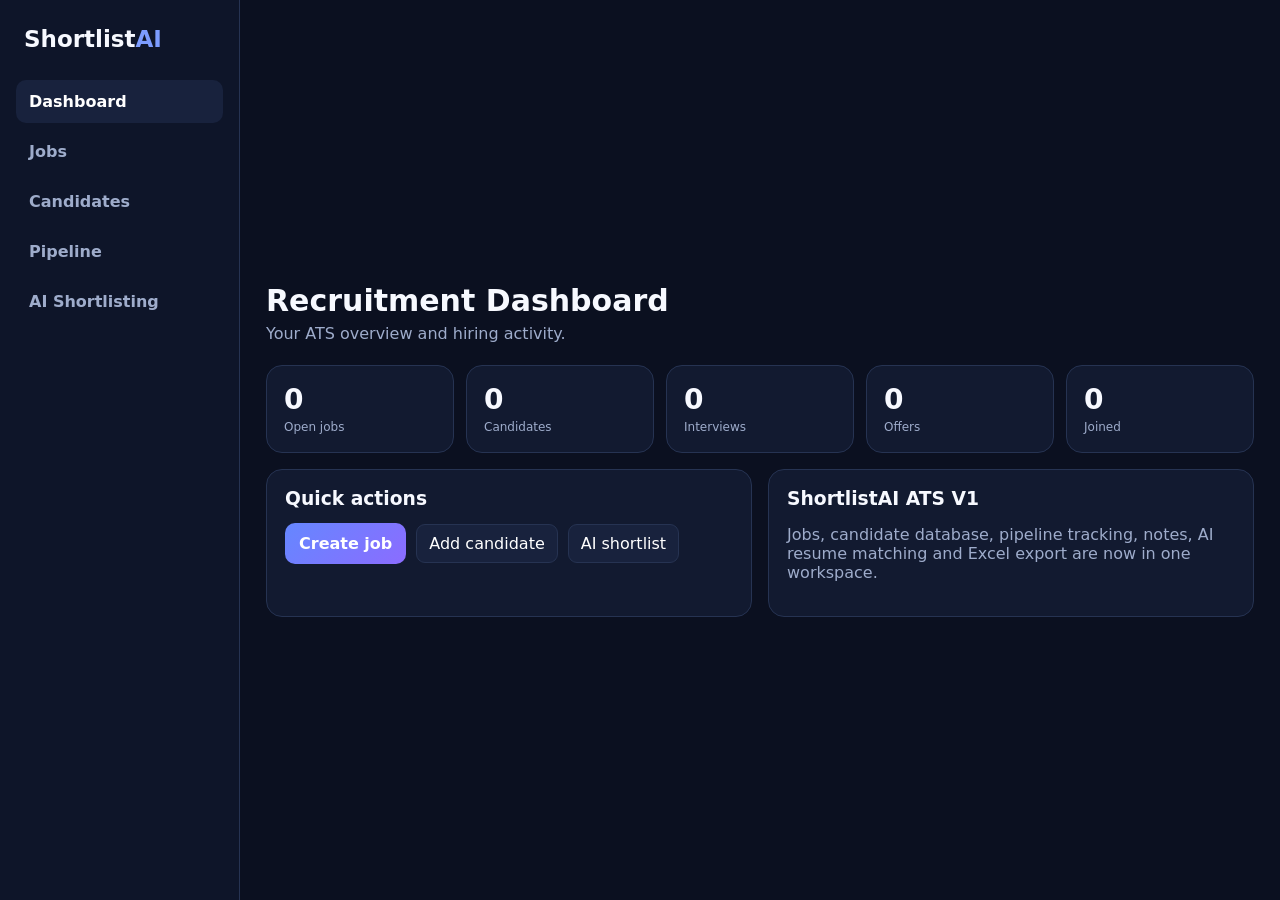
==== static/index.html @ 04c17f28 "Build ATS V1 frontend" ====
<!doctype html><html lang="en"><head><meta charset="utf-8"/><meta name="viewport" content="width=device-width,initial-scale=1"/><title>ShortlistAI ATS</title><link rel="manifest" href="/static/manifest.webmanifest"/><meta name="theme-color" content="#0b1020"/><link rel="apple-touch-icon" href="/static/icons/icon-192.png"/><style>
:root{--bg:#0b1020;--panel:#121a30;--panel2:#18223d;--text:#f7f9ff;--muted:#9eaccb;--line:#263352;--accent:#7c9cff;--good:#50d890;--warn:#ffc857;--bad:#ff6b7a}*{box-sizing:border-box}body{margin:0;font-family:Inter,system-ui,-apple-system,Segoe UI,Roboto,Arial;background:#0b1020;color:var(--text)}button,input,textarea,select{font:inherit}.app{display:grid;grid-template-columns:240px 1fr;min-height:100vh}.side{border-right:1px solid var(--line);padding:22px 16px;background:#0e1529;position:sticky;top:0;height:100vh}.brand{font-size:23px;font-weight:900;margin:4px 8px 28px}.brand span{color:var(--accent)}.nav{display:flex;flex-direction:column;gap:7px}.nav button{background:transparent;border:0;color:var(--muted);text-align:left;padding:12px 13px;border-radius:10px;font-weight:700;cursor:pointer}.nav button.active,.nav button:hover{background:var(--panel2);color:#fff}.main{padding:26px;max-width:1450px;width:100%;margin:auto}.top{display:flex;justify-content:space-between;gap:15px;align-items:center;margin-bottom:22px}.title h1{margin:0;font-size:30px}.title p{margin:6px 0 0;color:var(--muted)}.btn{border:0;border-radius:10px;padding:11px 14px;background:linear-gradient(135deg,#6587ff,#8b6cff);color:#fff;font-weight:800;cursor:pointer}.ghost{border:1px solid var(--line);background:var(--panel2);color:#fff;border-radius:9px;padding:9px 12px;cursor:pointer}.danger{color:#ff9aa5}.stats{display:grid;grid-template-columns:repeat(5,1fr);gap:12px}.stat,.card{background:var(--panel);border:1px solid var(--line);border-radius:16px}.stat{padding:17px}.stat b{font-size:28px;display:block}.stat span{color:var(--muted);font-size:12px}.card{padding:18px}.grid2{display:grid;grid-template-columns:1fr 1fr;gap:16px}.grid3{display:grid;grid-template-columns:repeat(3,1fr);gap:14px}.section{display:none}.section.active{display:block}.card h3{margin:0 0 14px}.field{margin-bottom:12px}.field label{display:block;font-size:12px;color:var(--muted);font-weight:700;margin-bottom:6px}.field input,.field textarea,.field select{width:100%;background:#0d1428;border:1px solid var(--line);color:#fff;border-radius:10px;padding:11px;outline:none}.field textarea{min-height:150px;resize:vertical}.table{width:100%;border-collapse:collapse}.table th,.table td{padding:12px 10px;border-bottom:1px solid var(--line);text-align:left;font-size:13px}.table th{color:var(--muted)}.badge{padding:5px 8px;border-radius:999px;font-size:11px;font-weight:800;background:#0d1428;border:1px solid var(--line)}.Strong{color:var(--good)}.Average{color:var(--warn)}.Weak{color:var(--bad)}.pipeline{display:grid;grid-template-columns:repeat(6,minmax(180px,1fr));gap:12px;overflow-x:auto}.col{background:#0d1428;border:1px solid var(--line);border-radius:14px;min-height:420px;padding:12px}.col h4{margin:0 0 10px}.cand{background:var(--panel);border:1px solid var(--line);border-radius:12px;padding:12px;margin-bottom:10px}.cand b{display:block}.cand small{color:var(--muted)}.score{font-size:12px;margin-top:7px}.toolbar{display:flex;gap:10px;flex-wrap:wrap;margin-bottom:14px}.toolbar input,.toolbar select{background:#0d1428;border:1px solid var(--line);color:#fff;border-radius:9px;padding:9px}.result{border:1px solid var(--line);border-radius:12px;padding:13px;margin:10px 0;background:#0d1428}.muted{color:var(--muted)}.row{display:flex;gap:10px;align-items:center;flex-wrap:wrap}.right{margin-left:auto}.toast{position:fixed;right:18px;bottom:18px;background:#17213b;border:1px solid var(--line);padding:12px 14px;border-radius:10px;display:none}.install{margin-top:22px;width:100%}.hidden{display:none}@media(max-width:900px){.app{grid-template-columns:1fr}.side{position:relative;height:auto;border-right:0;border-bottom:1px solid var(--line)}.nav{flex-direction:row;overflow:auto}.main{padding:18px}.stats{grid-template-columns:repeat(2,1fr)}.grid2,.grid3{grid-template-columns:1fr}.pipeline{grid-template-columns:repeat(6,220px)}.top{align-items:flex-start;flex-direction:column}}
</style></head><body><div class="app"><aside class="side"><div class="brand">Shortlist<span>AI</span></div><div class="nav"><button class="active" data-tab="dashboard">Dashboard</button><button data-tab="jobs">Jobs</button><button data-tab="candidates">Candidates</button><button data-tab="pipeline">Pipeline</button><button data-tab="shortlist">AI Shortlisting</button></div><button id="installBtn" class="ghost install hidden">Install app</button></aside><main class="main">
<section id="dashboard" class="section active"><div class="top"><div class="title"><h1>Recruitment Dashboard</h1><p>Your ATS overview and hiring activity.</p></div></div><div class="stats"><div class="stat"><b id="sJobs">0</b><span>Open jobs</span></div><div class="stat"><b id="sCandidates">0</b><span>Candidates</span></div><div class="stat"><b id="sInterviews">0</b><span>Interviews</span></div><div class="stat"><b id="sOffers">0</b><span>Offers</span></div><div class="stat"><b id="sJoined">0</b><span>Joined</span></div></div><div class="grid2" style="margin-top:16px"><div class="card"><h3>Quick actions</h3><div class="row"><button class="btn" onclick="showTab('jobs')">Create job</button><button class="ghost" onclick="showTab('candidates')">Add candidate</button><button class="ghost" onclick="showTab('shortlist')">AI shortlist</button></div></div><div class="card"><h3>ShortlistAI ATS V1</h3><p class="muted">Jobs, candidate database, pipeline tracking, notes, AI resume matching and Excel export are now in one workspace.</p></div></div></section>
<section id="jobs" class="section"><div class="top"><div class="title"><h1>Jobs</h1><p>Create and manage hiring requirements.</p></div></div><div class="grid2"><div class="card"><h3>Create Job</h3><div class="field"><label>Job title</label><input id="jobTitle"/></div><div class="grid2"><div class="field"><label>Department</label><input id="jobDept"/></div><div class="field"><label>Location</label><input id="jobLoc"/></div></div><div class="field"><label>Job description</label><textarea id="jobJD"></textarea></div><button id="createJob" class="btn">Create job</button></div><div class="card"><h3>Open Jobs</h3><div id="jobList"></div></div></div></section>
<section id="candidates" class="section"><div class="top"><div class="title"><h1>Candidates</h1><p>Search, add and manage your talent pool.</p></div></div><div class="grid2"><div class="card"><h3>Add Candidate</h3><div class="grid2"><div class="field"><label>Name</label><input id="cName"/></div><div class="field"><label>Email</label><input id="cEmail"/></div><div class="field"><label>Phone</label><input id="cPhone"/></div><div class="field"><label>Experience (years)</label><input id="cExp" type="number" step="0.1"/></div><div class="field"><label>Source</label><input id="cSource" placeholder="Naukri, LinkedIn, Referral..."/></div><div class="field"><label>Stage</label><select id="cStage"><option>Sourced</option><option>Screened</option><option>Interview</option><option>Offered</option><option>Joined</option><option>Rejected</option></select></div></div><div class="field"><label>Skills</label><input id="cSkills"/></div><div class="field"><label>Job</label><select id="cJob"><option value="">Unassigned</option></select></div><button id="addCandidate" class="btn">Add candidate</button></div><div class="card"><h3>Candidate Database</h3><div class="toolbar"><input id="searchCand" placeholder="Search candidate or skill"/><select id="filterStage"><option value="">All stages</option><option>Sourced</option><option>Screened</option><option>Interview</option><option>Offered</option><option>Joined</option><option>Rejected</option></select></div><div style="overflow:auto"><table class="table"><thead><tr><th>Name</th><th>Job</th><th>Stage</th><th>AI</th><th></th></tr></thead><tbody id="candTable"></tbody></table></div></div></div></section>
<section id="pipeline" class="section"><div class="top"><div class="title"><h1>Pipeline</h1><p>Move candidates through each hiring stage.</p></div></div><div id="pipelineBoard" class="pipeline"></div></section>
<section id="shortlist" class="section"><div class="top"><div class="title"><h1>AI Shortlisting</h1><p>Rank resumes against a JD and optionally save them to the ATS.</p></div></div><div class="grid2"><div class="card"><div class="field"><label>Select ATS job</label><select id="aiJob"><option value="">Custom JD</option></select></div><div class="field"><label>Job description</label><textarea id="aiJD" style="min-height:260px"></textarea></div></div><div class="card"><div class="field"><label>Candidate resumes</label><input id="aiFiles" type="file" multiple accept=".pdf,.docx,.txt,.md"/></div><div class="row"><label><input id="saveATS" type="checkbox"/> Save analyzed candidates to ATS</label></div><button id="analyze" class="btn" style="width:100%;margin-top:14px">Analyze candidates</button><p id="status" class="muted">No analysis run yet.</p><button id="export" class="ghost hidden">Download Excel</button></div></div><div id="results" class="card hidden" style="margin-top:16px"><h3>Ranked shortlist</h3><div id="resultList"></div></div></section>
</main></div><div id="toast" class="toast"></div><script>
const $=id=>document.getElementById(id), stages=['Sourced','Screened','Interview','Offered','Joined','Rejected'];let jobs=[],candidates=[],latest=[];function toast(t){$('toast').textContent=t;$('toast').style.display='block';setTimeout(()=>$('toast').style.display='none',2200)}function esc(s){return String(s??'').replace(/[&<>"']/g,m=>({'&':'&amp;','<':'&lt;','>':'&gt;','"':'&quot;',"'":'&#39;'}[m]))}async function api(url,opt){const r=await fetch(url,opt);const d=await r.json().catch(()=>({}));if(!r.ok)throw new Error(d.detail||'Request failed');return d}function showTab(id){document.querySelectorAll('.section').forEach(x=>x.classList.toggle('active',x.id===id));document.querySelectorAll('.nav button').forEach(x=>x.classList.toggle('active',x.dataset.tab===id));if(id==='dashboard')loadStats();if(id==='jobs')loadJobs();if(id==='candidates')loadCandidates();if(id==='pipeline')loadPipeline()}document.querySelectorAll('.nav button').forEach(b=>b.onclick=()=>showTab(b.dataset.tab));
async function loadStats(){const s=await api('/api/stats');$('sJobs').textContent=s.jobs;$('sCandidates').textContent=s.candidates;$('sInterviews').textContent=s.interviews;$('sOffers').textContent=s.offers;$('sJoined').textContent=s.joined}
async function loadJobs(){jobs=await api('/api/jobs');$('jobList').innerHTML=jobs.length?jobs.map(j=>`<div class="result"><div class="row"><div><b>${esc(j.title)}</b><div class="muted">${esc(j.department||'')} ${j.location?'• '+esc(j.location):''}</div></div><button class="ghost danger right" onclick="delJob(${j.id})">Delete</button></div></div>`).join(''):'<p class="muted">No jobs yet.</p>';const opts='<option value="">Unassigned</option>'+jobs.map(j=>`<option value="${j.id}">${esc(j.title)}</option>`).join('');$('cJob').innerHTML=opts;$('aiJob').innerHTML='<option value="">Custom JD</option>'+jobs.map(j=>`<option value="${j.id}">${esc(j.title)}</option>`).join('')}
$('createJob').onclick=async()=>{try{await api('/api/jobs',{method:'POST',headers:{'Content-Type':'application/json'},body:JSON.stringify({title:$('jobTitle').value,department:$('jobDept').value,location:$('jobLoc').value,jd:$('jobJD').value})});$('jobTitle').value=$('jobDept').value=$('jobLoc').value=$('jobJD').value='';toast('Job created');await loadJobs();await loadStats()}catch(e){toast(e.message)}};async function delJob(id){if(!confirm('Delete this job?'))return;await api('/api/jobs/'+id,{method:'DELETE'});loadJobs();loadStats()}
async function loadCandidates(){jobs=await api('/api/jobs');const q=encodeURIComponent($('searchCand').value||''),st=encodeURIComponent($('filterStage').value||'');candidates=await api(`/api/candidates?q=${q}&stage=${st}`);$('candTable').innerHTML=candidates.length?candidates.map(c=>`<tr><td><b>${esc(c.name)}</b><div class="muted">${esc(c.email||'')}</div></td><td>${esc(c.job_title||'Unassigned')}</td><td><select onchange="moveCand(${c.id},this.value)">${stages.map(s=>`<option ${s===c.stage?'selected':''}>${s}</option>`).join('')}</select></td><td>${c.ai_score??'—'} ${c.rating?`<span class="badge ${c.rating}">${c.rating}</span>`:''}</td><td><button class="ghost danger" onclick="delCand(${c.id})">Delete</button></td></tr>`).join(''):'<tr><td colspan="5" class="muted">No candidates found.</td></tr>';const opts='<option value="">Unassigned</option>'+jobs.map(j=>`<option value="${j.id}">${esc(j.title)}</option>`).join('');$('cJob').innerHTML=opts}
$('searchCand').oninput=()=>loadCandidates();$('filterStage').onchange=()=>loadCandidates();$('addCandidate').onclick=async()=>{try{await api('/api/candidates',{method:'POST',headers:{'Content-Type':'application/json'},body:JSON.stringify({name:$('cName').value,email:$('cEmail').value,phone:$('cPhone').value,experience:$('cExp').value?Number($('cExp').value):null,skills:$('cSkills').value,source:$('cSource').value,job_id:$('cJob').value?Number($('cJob').value):null,stage:$('cStage').value})});toast('Candidate added');loadCandidates();loadStats()}catch(e){toast(e.message)}};async function moveCand(id,stage){await api(`/api/candidates/${id}/stage`,{method:'PATCH',headers:{'Content-Type':'application/json'},body:JSON.stringify({stage})});toast('Stage updated');loadStats()}async function delCand(id){if(!confirm('Delete this candidate?'))return;await api('/api/candidates/'+id,{method:'DELETE'});loadCandidates();loadStats()}
async function loadPipeline(){candidates=await api('/api/candidates');$('pipelineBoard').innerHTML=stages.map(s=>`<div class="col"><h4>${s} <span class="muted">(${candidates.filter(c=>c.stage===s).length})</span></h4>${candidates.filter(c=>c.stage===s).map(c=>`<div class="cand"><b>${esc(c.name)}</b><small>${esc(c.job_title||'Unassigned')}</small><div class="score">AI score: ${c.ai_score??'—'}</div><select onchange="moveCand(${c.id},this.value);setTimeout(loadPipeline,400)" style="width:100%;margin-top:8px">${stages.map(x=>`<option ${x===s?'selected':''}>${x}</option>`).join('')}</select></div>`).join('')}</div>`).join('')}
$('aiJob').onchange=()=>{const j=jobs.find(x=>String(x.id)===$('aiJob').value);if(j)$('aiJD').value=j.jd};$('analyze').onclick=async()=>{const jd=$('aiJD').value.trim(),files=$('aiFiles').files;if(jd.length<50)return $('status').textContent='Paste or select a fuller JD.';if(!files.length)return $('status').textContent='Upload at least one resume.';const fd=new FormData();fd.append('jd',jd);[...files].forEach(f=>fd.append('resumes',f));if($('aiJob').value)fd.append('job_id',$('aiJob').value);fd.append('save_to_ats',$('saveATS').checked?'true':'false');$('analyze').disabled=true;$('status').textContent='Analyzing…';try{const d=await api('/analyze',{method:'POST',body:fd});latest=d.results;$('results').classList.remove('hidden');$('export').classList.remove('hidden');$('resultList').innerHTML=d.results.map((r,i)=>`<div class="result"><div class="row"><div><b>#${i+1} ${esc(r.candidate)}</b><div class="muted">${esc(r.file)}</div></div><div class="right"><b>${r.score}</b> <span class="badge ${r.rating}">${r.rating}</span></div></div><div class="muted" style="margin-top:8px">Matched: ${esc((r.matched_skills||[]).join(', ')||'None')}</div><div class="muted">Gaps: ${esc((r.missing_skills||[]).join(', ')||'None')}</div></div>`).join('');$('status').textContent=`Done. Ranked ${d.results.length} candidate(s).`;if($('saveATS').checked){toast('Candidates saved to ATS');loadStats()}}catch(e){$('status').textContent=e.message}finally{$('analyze').disabled=false}};$('export').onclick=async()=>{if(!latest.length)return;const r=await fetch('/export',{method:'POST',headers:{'Content-Type':'application/json'},body:JSON.stringify({results:latest})});const b=await r.blob(),a=document.createElement('a');a.href=URL.createObjectURL(b);a.download='ShortlistAI_results.xlsx';a.click();URL.revokeObjectURL(a.href)};
let deferredInstall;window.addEventListener('beforeinstallprompt',e=>{e.preventDefault();deferredInstall=e;$('installBtn').classList.remove('hidden')});$('installBtn').onclick=async()=>{if(!deferredInstall)return;deferredInstall.prompt();await deferredInstall.userChoice;deferredInstall=null;$('installBtn').classList.add('hidden')};if('serviceWorker'in navigator)window.addEventListener('load',()=>navigator.serviceWorker.register('/static/sw.js').catch(()=>{}));(async()=>{await loadStats();await loadJobs();})();
</script></body></html>
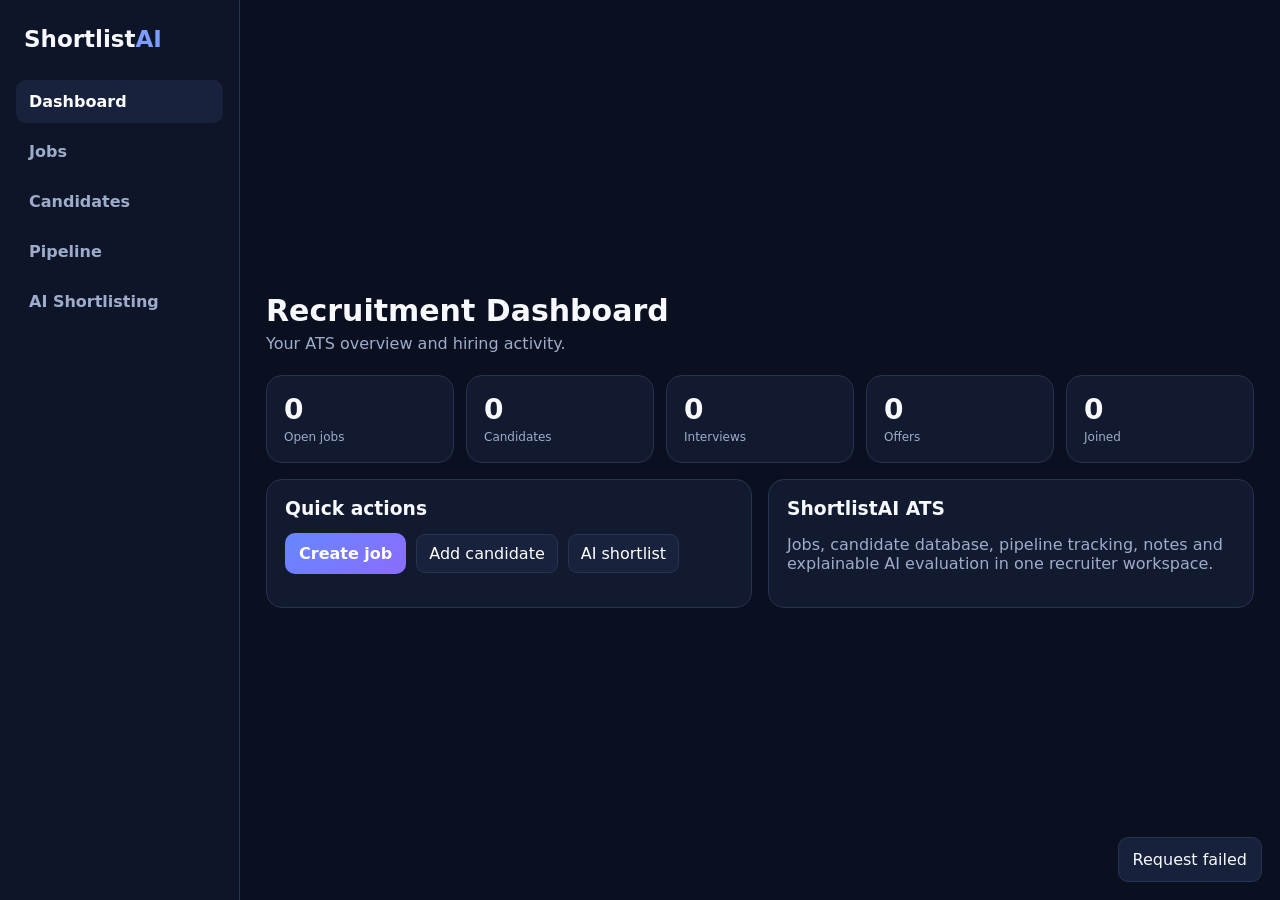
==== commit 9f320f1f: "Add candidate AI evaluation profiles" ====
--- a/static/index.html
+++ b/static/index.html
@@ -1,19 +1,295 @@
-<!doctype html><html lang="en"><head><meta charset="utf-8"/><meta name="viewport" content="width=device-width,initial-scale=1"/><title>ShortlistAI ATS</title><link rel="manifest" href="/static/manifest.webmanifest"/><meta name="theme-color" content="#0b1020"/><link rel="apple-touch-icon" href="/static/icons/icon-192.png"/><style>
-:root{--bg:#0b1020;--panel:#121a30;--panel2:#18223d;--text:#f7f9ff;--muted:#9eaccb;--line:#263352;--accent:#7c9cff;--good:#50d890;--warn:#ffc857;--bad:#ff6b7a}*{box-sizing:border-box}body{margin:0;font-family:Inter,system-ui,-apple-system,Segoe UI,Roboto,Arial;background:#0b1020;color:var(--text)}button,input,textarea,select{font:inherit}.app{display:grid;grid-template-columns:240px 1fr;min-height:100vh}.side{border-right:1px solid var(--line);padding:22px 16px;background:#0e1529;position:sticky;top:0;height:100vh}.brand{font-size:23px;font-weight:900;margin:4px 8px 28px}.brand span{color:var(--accent)}.nav{display:flex;flex-direction:column;gap:7px}.nav button{background:transparent;border:0;color:var(--muted);text-align:left;padding:12px 13px;border-radius:10px;font-weight:700;cursor:pointer}.nav button.active,.nav button:hover{background:var(--panel2);color:#fff}.main{padding:26px;max-width:1450px;width:100%;margin:auto}.top{display:flex;justify-content:space-between;gap:15px;align-items:center;margin-bottom:22px}.title h1{margin:0;font-size:30px}.title p{margin:6px 0 0;color:var(--muted)}.btn{border:0;border-radius:10px;padding:11px 14px;background:linear-gradient(135deg,#6587ff,#8b6cff);color:#fff;font-weight:800;cursor:pointer}.ghost{border:1px solid var(--line);background:var(--panel2);color:#fff;border-radius:9px;padding:9px 12px;cursor:pointer}.danger{color:#ff9aa5}.stats{display:grid;grid-template-columns:repeat(5,1fr);gap:12px}.stat,.card{background:var(--panel);border:1px solid var(--line);border-radius:16px}.stat{padding:17px}.stat b{font-size:28px;display:block}.stat span{color:var(--muted);font-size:12px}.card{padding:18px}.grid2{display:grid;grid-template-columns:1fr 1fr;gap:16px}.grid3{display:grid;grid-template-columns:repeat(3,1fr);gap:14px}.section{display:none}.section.active{display:block}.card h3{margin:0 0 14px}.field{margin-bottom:12px}.field label{display:block;font-size:12px;color:var(--muted);font-weight:700;margin-bottom:6px}.field input,.field textarea,.field select{width:100%;background:#0d1428;border:1px solid var(--line);color:#fff;border-radius:10px;padding:11px;outline:none}.field textarea{min-height:150px;resize:vertical}.table{width:100%;border-collapse:collapse}.table th,.table td{padding:12px 10px;border-bottom:1px solid var(--line);text-align:left;font-size:13px}.table th{color:var(--muted)}.badge{padding:5px 8px;border-radius:999px;font-size:11px;font-weight:800;background:#0d1428;border:1px solid var(--line)}.Strong{color:var(--good)}.Average{color:var(--warn)}.Weak{color:var(--bad)}.pipeline{display:grid;grid-template-columns:repeat(6,minmax(180px,1fr));gap:12px;overflow-x:auto}.col{background:#0d1428;border:1px solid var(--line);border-radius:14px;min-height:420px;padding:12px}.col h4{margin:0 0 10px}.cand{background:var(--panel);border:1px solid var(--line);border-radius:12px;padding:12px;margin-bottom:10px}.cand b{display:block}.cand small{color:var(--muted)}.score{font-size:12px;margin-top:7px}.toolbar{display:flex;gap:10px;flex-wrap:wrap;margin-bottom:14px}.toolbar input,.toolbar select{background:#0d1428;border:1px solid var(--line);color:#fff;border-radius:9px;padding:9px}.result{border:1px solid var(--line);border-radius:12px;padding:13px;margin:10px 0;background:#0d1428}.muted{color:var(--muted)}.row{display:flex;gap:10px;align-items:center;flex-wrap:wrap}.right{margin-left:auto}.toast{position:fixed;right:18px;bottom:18px;background:#17213b;border:1px solid var(--line);padding:12px 14px;border-radius:10px;display:none}.install{margin-top:22px;width:100%}.hidden{display:none}@media(max-width:900px){.app{grid-template-columns:1fr}.side{position:relative;height:auto;border-right:0;border-bottom:1px solid var(--line)}.nav{flex-direction:row;overflow:auto}.main{padding:18px}.stats{grid-template-columns:repeat(2,1fr)}.grid2,.grid3{grid-template-columns:1fr}.pipeline{grid-template-columns:repeat(6,220px)}.top{align-items:flex-start;flex-direction:column}}
-</style></head><body><div class="app"><aside class="side"><div class="brand">Shortlist<span>AI</span></div><div class="nav"><button class="active" data-tab="dashboard">Dashboard</button><button data-tab="jobs">Jobs</button><button data-tab="candidates">Candidates</button><button data-tab="pipeline">Pipeline</button><button data-tab="shortlist">AI Shortlisting</button></div><button id="installBtn" class="ghost install hidden">Install app</button></aside><main class="main">
-<section id="dashboard" class="section active"><div class="top"><div class="title"><h1>Recruitment Dashboard</h1><p>Your ATS overview and hiring activity.</p></div></div><div class="stats"><div class="stat"><b id="sJobs">0</b><span>Open jobs</span></div><div class="stat"><b id="sCandidates">0</b><span>Candidates</span></div><div class="stat"><b id="sInterviews">0</b><span>Interviews</span></div><div class="stat"><b id="sOffers">0</b><span>Offers</span></div><div class="stat"><b id="sJoined">0</b><span>Joined</span></div></div><div class="grid2" style="margin-top:16px"><div class="card"><h3>Quick actions</h3><div class="row"><button class="btn" onclick="showTab('jobs')">Create job</button><button class="ghost" onclick="showTab('candidates')">Add candidate</button><button class="ghost" onclick="showTab('shortlist')">AI shortlist</button></div></div><div class="card"><h3>ShortlistAI ATS V1</h3><p class="muted">Jobs, candidate database, pipeline tracking, notes, AI resume matching and Excel export are now in one workspace.</p></div></div></section>
-<section id="jobs" class="section"><div class="top"><div class="title"><h1>Jobs</h1><p>Create and manage hiring requirements.</p></div></div><div class="grid2"><div class="card"><h3>Create Job</h3><div class="field"><label>Job title</label><input id="jobTitle"/></div><div class="grid2"><div class="field"><label>Department</label><input id="jobDept"/></div><div class="field"><label>Location</label><input id="jobLoc"/></div></div><div class="field"><label>Job description</label><textarea id="jobJD"></textarea></div><button id="createJob" class="btn">Create job</button></div><div class="card"><h3>Open Jobs</h3><div id="jobList"></div></div></div></section>
-<section id="candidates" class="section"><div class="top"><div class="title"><h1>Candidates</h1><p>Search, add and manage your talent pool.</p></div></div><div class="grid2"><div class="card"><h3>Add Candidate</h3><div class="grid2"><div class="field"><label>Name</label><input id="cName"/></div><div class="field"><label>Email</label><input id="cEmail"/></div><div class="field"><label>Phone</label><input id="cPhone"/></div><div class="field"><label>Experience (years)</label><input id="cExp" type="number" step="0.1"/></div><div class="field"><label>Source</label><input id="cSource" placeholder="Naukri, LinkedIn, Referral..."/></div><div class="field"><label>Stage</label><select id="cStage"><option>Sourced</option><option>Screened</option><option>Interview</option><option>Offered</option><option>Joined</option><option>Rejected</option></select></div></div><div class="field"><label>Skills</label><input id="cSkills"/></div><div class="field"><label>Job</label><select id="cJob"><option value="">Unassigned</option></select></div><button id="addCandidate" class="btn">Add candidate</button></div><div class="card"><h3>Candidate Database</h3><div class="toolbar"><input id="searchCand" placeholder="Search candidate or skill"/><select id="filterStage"><option value="">All stages</option><option>Sourced</option><option>Screened</option><option>Interview</option><option>Offered</option><option>Joined</option><option>Rejected</option></select></div><div style="overflow:auto"><table class="table"><thead><tr><th>Name</th><th>Job</th><th>Stage</th><th>AI</th><th></th></tr></thead><tbody id="candTable"></tbody></table></div></div></div></section>
-<section id="pipeline" class="section"><div class="top"><div class="title"><h1>Pipeline</h1><p>Move candidates through each hiring stage.</p></div></div><div id="pipelineBoard" class="pipeline"></div></section>
-<section id="shortlist" class="section"><div class="top"><div class="title"><h1>AI Shortlisting</h1><p>Rank resumes against a JD and optionally save them to the ATS.</p></div></div><div class="grid2"><div class="card"><div class="field"><label>Select ATS job</label><select id="aiJob"><option value="">Custom JD</option></select></div><div class="field"><label>Job description</label><textarea id="aiJD" style="min-height:260px"></textarea></div></div><div class="card"><div class="field"><label>Candidate resumes</label><input id="aiFiles" type="file" multiple accept=".pdf,.docx,.txt,.md"/></div><div class="row"><label><input id="saveATS" type="checkbox"/> Save analyzed candidates to ATS</label></div><button id="analyze" class="btn" style="width:100%;margin-top:14px">Analyze candidates</button><p id="status" class="muted">No analysis run yet.</p><button id="export" class="ghost hidden">Download Excel</button></div></div><div id="results" class="card hidden" style="margin-top:16px"><h3>Ranked shortlist</h3><div id="resultList"></div></div></section>
-</main></div><div id="toast" class="toast"></div><script>
-const $=id=>document.getElementById(id), stages=['Sourced','Screened','Interview','Offered','Joined','Rejected'];let jobs=[],candidates=[],latest=[];function toast(t){$('toast').textContent=t;$('toast').style.display='block';setTimeout(()=>$('toast').style.display='none',2200)}function esc(s){return String(s??'').replace(/[&<>"']/g,m=>({'&':'&amp;','<':'&lt;','>':'&gt;','"':'&quot;',"'":'&#39;'}[m]))}async function api(url,opt){const r=await fetch(url,opt);const d=await r.json().catch(()=>({}));if(!r.ok)throw new Error(d.detail||'Request failed');return d}function showTab(id){document.querySelectorAll('.section').forEach(x=>x.classList.toggle('active',x.id===id));document.querySelectorAll('.nav button').forEach(x=>x.classList.toggle('active',x.dataset.tab===id));if(id==='dashboard')loadStats();if(id==='jobs')loadJobs();if(id==='candidates')loadCandidates();if(id==='pipeline')loadPipeline()}document.querySelectorAll('.nav button').forEach(b=>b.onclick=()=>showTab(b.dataset.tab));
-async function loadStats(){const s=await api('/api/stats');$('sJobs').textContent=s.jobs;$('sCandidates').textContent=s.candidates;$('sInterviews').textContent=s.interviews;$('sOffers').textContent=s.offers;$('sJoined').textContent=s.joined}
-async function loadJobs(){jobs=await api('/api/jobs');$('jobList').innerHTML=jobs.length?jobs.map(j=>`<div class="result"><div class="row"><div><b>${esc(j.title)}</b><div class="muted">${esc(j.department||'')} ${j.location?'• '+esc(j.location):''}</div></div><button class="ghost danger right" onclick="delJob(${j.id})">Delete</button></div></div>`).join(''):'<p class="muted">No jobs yet.</p>';const opts='<option value="">Unassigned</option>'+jobs.map(j=>`<option value="${j.id}">${esc(j.title)}</option>`).join('');$('cJob').innerHTML=opts;$('aiJob').innerHTML='<option value="">Custom JD</option>'+jobs.map(j=>`<option value="${j.id}">${esc(j.title)}</option>`).join('')}
-$('createJob').onclick=async()=>{try{await api('/api/jobs',{method:'POST',headers:{'Content-Type':'application/json'},body:JSON.stringify({title:$('jobTitle').value,department:$('jobDept').value,location:$('jobLoc').value,jd:$('jobJD').value})});$('jobTitle').value=$('jobDept').value=$('jobLoc').value=$('jobJD').value='';toast('Job created');await loadJobs();await loadStats()}catch(e){toast(e.message)}};async function delJob(id){if(!confirm('Delete this job?'))return;await api('/api/jobs/'+id,{method:'DELETE'});loadJobs();loadStats()}
-async function loadCandidates(){jobs=await api('/api/jobs');const q=encodeURIComponent($('searchCand').value||''),st=encodeURIComponent($('filterStage').value||'');candidates=await api(`/api/candidates?q=${q}&stage=${st}`);$('candTable').innerHTML=candidates.length?candidates.map(c=>`<tr><td><b>${esc(c.name)}</b><div class="muted">${esc(c.email||'')}</div></td><td>${esc(c.job_title||'Unassigned')}</td><td><select onchange="moveCand(${c.id},this.value)">${stages.map(s=>`<option ${s===c.stage?'selected':''}>${s}</option>`).join('')}</select></td><td>${c.ai_score??'—'} ${c.rating?`<span class="badge ${c.rating}">${c.rating}</span>`:''}</td><td><button class="ghost danger" onclick="delCand(${c.id})">Delete</button></td></tr>`).join(''):'<tr><td colspan="5" class="muted">No candidates found.</td></tr>';const opts='<option value="">Unassigned</option>'+jobs.map(j=>`<option value="${j.id}">${esc(j.title)}</option>`).join('');$('cJob').innerHTML=opts}
-$('searchCand').oninput=()=>loadCandidates();$('filterStage').onchange=()=>loadCandidates();$('addCandidate').onclick=async()=>{try{await api('/api/candidates',{method:'POST',headers:{'Content-Type':'application/json'},body:JSON.stringify({name:$('cName').value,email:$('cEmail').value,phone:$('cPhone').value,experience:$('cExp').value?Number($('cExp').value):null,skills:$('cSkills').value,source:$('cSource').value,job_id:$('cJob').value?Number($('cJob').value):null,stage:$('cStage').value})});toast('Candidate added');loadCandidates();loadStats()}catch(e){toast(e.message)}};async function moveCand(id,stage){await api(`/api/candidates/${id}/stage`,{method:'PATCH',headers:{'Content-Type':'application/json'},body:JSON.stringify({stage})});toast('Stage updated');loadStats()}async function delCand(id){if(!confirm('Delete this candidate?'))return;await api('/api/candidates/'+id,{method:'DELETE'});loadCandidates();loadStats()}
-async function loadPipeline(){candidates=await api('/api/candidates');$('pipelineBoard').innerHTML=stages.map(s=>`<div class="col"><h4>${s} <span class="muted">(${candidates.filter(c=>c.stage===s).length})</span></h4>${candidates.filter(c=>c.stage===s).map(c=>`<div class="cand"><b>${esc(c.name)}</b><small>${esc(c.job_title||'Unassigned')}</small><div class="score">AI score: ${c.ai_score??'—'}</div><select onchange="moveCand(${c.id},this.value);setTimeout(loadPipeline,400)" style="width:100%;margin-top:8px">${stages.map(x=>`<option ${x===s?'selected':''}>${x}</option>`).join('')}</select></div>`).join('')}</div>`).join('')}
-$('aiJob').onchange=()=>{const j=jobs.find(x=>String(x.id)===$('aiJob').value);if(j)$('aiJD').value=j.jd};$('analyze').onclick=async()=>{const jd=$('aiJD').value.trim(),files=$('aiFiles').files;if(jd.length<50)return $('status').textContent='Paste or select a fuller JD.';if(!files.length)return $('status').textContent='Upload at least one resume.';const fd=new FormData();fd.append('jd',jd);[...files].forEach(f=>fd.append('resumes',f));if($('aiJob').value)fd.append('job_id',$('aiJob').value);fd.append('save_to_ats',$('saveATS').checked?'true':'false');$('analyze').disabled=true;$('status').textContent='Analyzing…';try{const d=await api('/analyze',{method:'POST',body:fd});latest=d.results;$('results').classList.remove('hidden');$('export').classList.remove('hidden');$('resultList').innerHTML=d.results.map((r,i)=>`<div class="result"><div class="row"><div><b>#${i+1} ${esc(r.candidate)}</b><div class="muted">${esc(r.file)}</div></div><div class="right"><b>${r.score}</b> <span class="badge ${r.rating}">${r.rating}</span></div></div><div class="muted" style="margin-top:8px">Matched: ${esc((r.matched_skills||[]).join(', ')||'None')}</div><div class="muted">Gaps: ${esc((r.missing_skills||[]).join(', ')||'None')}</div></div>`).join('');$('status').textContent=`Done. Ranked ${d.results.length} candidate(s).`;if($('saveATS').checked){toast('Candidates saved to ATS');loadStats()}}catch(e){$('status').textContent=e.message}finally{$('analyze').disabled=false}};$('export').onclick=async()=>{if(!latest.length)return;const r=await fetch('/export',{method:'POST',headers:{'Content-Type':'application/json'},body:JSON.stringify({results:latest})});const b=await r.blob(),a=document.createElement('a');a.href=URL.createObjectURL(b);a.download='ShortlistAI_results.xlsx';a.click();URL.revokeObjectURL(a.href)};
-let deferredInstall;window.addEventListener('beforeinstallprompt',e=>{e.preventDefault();deferredInstall=e;$('installBtn').classList.remove('hidden')});$('installBtn').onclick=async()=>{if(!deferredInstall)return;deferredInstall.prompt();await deferredInstall.userChoice;deferredInstall=null;$('installBtn').classList.add('hidden')};if('serviceWorker'in navigator)window.addEventListener('load',()=>navigator.serviceWorker.register('/static/sw.js').catch(()=>{}));(async()=>{await loadStats();await loadJobs();})();
-</script></body></html>+<!doctype html>
+<html lang="en">
+<head>
+<meta charset="utf-8"/>
+<meta name="viewport" content="width=device-width,initial-scale=1"/>
+<title>ShortlistAI ATS</title>
+<link rel="manifest" href="/static/manifest.webmanifest"/>
+<meta name="theme-color" content="#0b1020"/>
+<link rel="apple-touch-icon" href="/static/icons/icon-192.png"/>
+<style>
+:root{--bg:#0b1020;--panel:#121a30;--panel2:#18223d;--text:#f7f9ff;--muted:#9eaccb;--line:#263352;--accent:#7c9cff;--good:#50d890;--warn:#ffc857;--bad:#ff6b7a}
+*{box-sizing:border-box}body{margin:0;font-family:Inter,system-ui,-apple-system,Segoe UI,Roboto,Arial;background:var(--bg);color:var(--text)}
+button,input,textarea,select{font:inherit}.app{display:grid;grid-template-columns:240px 1fr;min-height:100vh}
+.side{border-right:1px solid var(--line);padding:22px 16px;background:#0e1529;position:sticky;top:0;height:100vh}
+.brand{font-size:23px;font-weight:900;margin:4px 8px 28px}.brand span{color:var(--accent)}
+.nav{display:flex;flex-direction:column;gap:7px}.nav button{background:transparent;border:0;color:var(--muted);text-align:left;padding:12px 13px;border-radius:10px;font-weight:700;cursor:pointer}
+.nav button.active,.nav button:hover{background:var(--panel2);color:#fff}.main{padding:26px;max-width:1450px;width:100%;margin:auto}
+.top{display:flex;justify-content:space-between;gap:15px;align-items:center;margin-bottom:22px}.title h1{margin:0;font-size:30px}.title p{margin:6px 0 0;color:var(--muted)}
+.btn{border:0;border-radius:10px;padding:11px 14px;background:linear-gradient(135deg,#6587ff,#8b6cff);color:#fff;font-weight:800;cursor:pointer}
+.ghost{border:1px solid var(--line);background:var(--panel2);color:#fff;border-radius:9px;padding:9px 12px;cursor:pointer}.danger{color:#ff9aa5}
+.stats{display:grid;grid-template-columns:repeat(5,1fr);gap:12px}.stat,.card{background:var(--panel);border:1px solid var(--line);border-radius:16px}
+.stat{padding:17px}.stat b{font-size:28px;display:block}.stat span{color:var(--muted);font-size:12px}.card{padding:18px}
+.grid2{display:grid;grid-template-columns:1fr 1fr;gap:16px}.grid3{display:grid;grid-template-columns:repeat(3,1fr);gap:14px}
+.section{display:none}.section.active{display:block}.card h3{margin:0 0 14px}
+.field{margin-bottom:12px}.field label{display:block;font-size:12px;color:var(--muted);font-weight:700;margin-bottom:6px}
+.field input,.field textarea,.field select{width:100%;background:#0d1428;border:1px solid var(--line);color:#fff;border-radius:10px;padding:11px;outline:none}.field textarea{min-height:150px;resize:vertical}
+.table{width:100%;border-collapse:collapse}.table th,.table td{padding:12px 10px;border-bottom:1px solid var(--line);text-align:left;font-size:13px}.table th{color:var(--muted)}
+.badge{padding:5px 8px;border-radius:999px;font-size:11px;font-weight:800;background:#0d1428;border:1px solid var(--line)}.Strong{color:var(--good)}.Average{color:var(--warn)}.Weak{color:var(--bad)}
+.pipeline{display:grid;grid-template-columns:repeat(6,minmax(180px,1fr));gap:12px;overflow-x:auto}.col{background:#0d1428;border:1px solid var(--line);border-radius:14px;min-height:420px;padding:12px}.col h4{margin:0 0 10px}
+.cand{background:var(--panel);border:1px solid var(--line);border-radius:12px;padding:12px;margin-bottom:10px;cursor:pointer}.cand b{display:block}.cand small{color:var(--muted)}
+.toolbar{display:flex;gap:10px;flex-wrap:wrap;margin-bottom:14px}.toolbar input,.toolbar select{background:#0d1428;border:1px solid var(--line);color:#fff;border-radius:9px;padding:9px}
+.result{border:1px solid var(--line);border-radius:12px;padding:15px;margin:10px 0;background:#0d1428}.muted{color:var(--muted)}.row{display:flex;gap:10px;align-items:center;flex-wrap:wrap}.right{margin-left:auto}
+.toast{position:fixed;right:18px;bottom:18px;background:#17213b;border:1px solid var(--line);padding:12px 14px;border-radius:10px;display:none;z-index:50}.install{margin-top:22px;width:100%}.hidden{display:none!important}
+.eval-head{display:flex;gap:14px;align-items:center;flex-wrap:wrap;margin-bottom:14px}.bigscore{font-size:38px;font-weight:900}.metrics{display:grid;grid-template-columns:repeat(5,1fr);gap:9px;margin:12px 0}.metric{background:#0d1428;border:1px solid var(--line);border-radius:11px;padding:11px}.metric small{display:block;color:var(--muted)}.metric b{font-size:18px}
+.chips{display:flex;gap:7px;flex-wrap:wrap}.chip{background:#0d1428;border:1px solid var(--line);border-radius:999px;padding:5px 8px;font-size:11px}.eval-grid{display:grid;grid-template-columns:1fr 1fr;gap:14px}.eval-block{background:#0d1428;border:1px solid var(--line);border-radius:12px;padding:12px}.eval-block h4{margin:0 0 9px}.eval-block ul{margin:7px 0 0;padding-left:20px;line-height:1.5}
+.modal{position:fixed;inset:0;background:rgba(4,8,18,.78);display:grid;place-items:center;padding:18px;z-index:40}.modalbox{background:#111a30;border:1px solid var(--line);border-radius:18px;width:min(980px,100%);max-height:92vh;overflow:auto;padding:20px}.modalhead{display:flex;justify-content:space-between;gap:12px;align-items:flex-start}.close{font-size:20px}
+.profile{display:grid;grid-template-columns:repeat(3,1fr);gap:10px;margin:14px 0}.profile div{background:#0d1428;border:1px solid var(--line);border-radius:10px;padding:10px}.profile small{color:var(--muted);display:block}
+.note{border-bottom:1px solid var(--line);padding:9px 0}.method{font-size:12px;color:var(--muted);margin-top:10px;line-height:1.5}
+@media(max-width:900px){.app{grid-template-columns:1fr}.side{position:relative;height:auto;border-right:0;border-bottom:1px solid var(--line)}.nav{flex-direction:row;overflow:auto}.main{padding:18px}.stats{grid-template-columns:repeat(2,1fr)}.grid2,.grid3,.eval-grid{grid-template-columns:1fr}.pipeline{grid-template-columns:repeat(6,220px)}.top{align-items:flex-start;flex-direction:column}.metrics{grid-template-columns:repeat(2,1fr)}.profile{grid-template-columns:1fr}}
+</style>
+</head>
+<body>
+<div class="app">
+<aside class="side">
+  <div class="brand">Shortlist<span>AI</span></div>
+  <div class="nav">
+    <button class="active" data-tab="dashboard">Dashboard</button>
+    <button data-tab="jobs">Jobs</button>
+    <button data-tab="candidates">Candidates</button>
+    <button data-tab="pipeline">Pipeline</button>
+    <button data-tab="shortlist">AI Shortlisting</button>
+  </div>
+  <button id="installBtn" class="ghost install hidden">Install app</button>
+</aside>
+<main class="main">
+<section id="dashboard" class="section active">
+  <div class="top"><div class="title"><h1>Recruitment Dashboard</h1><p>Your ATS overview and hiring activity.</p></div></div>
+  <div class="stats">
+    <div class="stat"><b id="sJobs">0</b><span>Open jobs</span></div>
+    <div class="stat"><b id="sCandidates">0</b><span>Candidates</span></div>
+    <div class="stat"><b id="sInterviews">0</b><span>Interviews</span></div>
+    <div class="stat"><b id="sOffers">0</b><span>Offers</span></div>
+    <div class="stat"><b id="sJoined">0</b><span>Joined</span></div>
+  </div>
+  <div class="grid2" style="margin-top:16px">
+    <div class="card"><h3>Quick actions</h3><div class="row"><button class="btn" onclick="showTab('jobs')">Create job</button><button class="ghost" onclick="showTab('candidates')">Add candidate</button><button class="ghost" onclick="showTab('shortlist')">AI shortlist</button></div></div>
+    <div class="card"><h3>ShortlistAI ATS</h3><p class="muted">Jobs, candidate database, pipeline tracking, notes and explainable AI evaluation in one recruiter workspace.</p></div>
+  </div>
+</section>
+
+<section id="jobs" class="section">
+  <div class="top"><div class="title"><h1>Jobs</h1><p>Create and manage hiring requirements.</p></div></div>
+  <div class="grid2">
+    <div class="card">
+      <h3>Create Job</h3>
+      <div class="field"><label>Job title</label><input id="jobTitle"/></div>
+      <div class="grid2"><div class="field"><label>Department</label><input id="jobDept"/></div><div class="field"><label>Location</label><input id="jobLoc"/></div></div>
+      <div class="field"><label>Job description</label><textarea id="jobJD"></textarea></div>
+      <button id="createJob" class="btn">Create job</button>
+    </div>
+    <div class="card"><h3>Open Jobs</h3><div id="jobList"></div></div>
+  </div>
+</section>
+
+<section id="candidates" class="section">
+  <div class="top"><div class="title"><h1>Candidates</h1><p>Search, add, evaluate and manage your talent pool.</p></div></div>
+  <div class="grid2">
+    <div class="card">
+      <h3>Add Candidate</h3>
+      <div class="grid2">
+        <div class="field"><label>Name</label><input id="cName"/></div>
+        <div class="field"><label>Email</label><input id="cEmail"/></div>
+        <div class="field"><label>Phone</label><input id="cPhone"/></div>
+        <div class="field"><label>Experience (years)</label><input id="cExp" type="number" step="0.1"/></div>
+        <div class="field"><label>Source</label><input id="cSource" placeholder="Naukri, LinkedIn, Referral..."/></div>
+        <div class="field"><label>Stage</label><select id="cStage"><option>Sourced</option><option>Screened</option><option>Interview</option><option>Offered</option><option>Joined</option><option>Rejected</option></select></div>
+      </div>
+      <div class="field"><label>Skills</label><input id="cSkills"/></div>
+      <div class="field"><label>Job</label><select id="cJob"><option value="">Unassigned</option></select></div>
+      <button id="addCandidate" class="btn">Add candidate</button>
+    </div>
+    <div class="card">
+      <h3>Candidate Database</h3>
+      <div class="toolbar"><input id="searchCand" placeholder="Search candidate or skill"/><select id="filterStage"><option value="">All stages</option><option>Sourced</option><option>Screened</option><option>Interview</option><option>Offered</option><option>Joined</option><option>Rejected</option></select></div>
+      <div style="overflow:auto"><table class="table"><thead><tr><th>Name</th><th>Job</th><th>Stage</th><th>AI</th><th></th></tr></thead><tbody id="candTable"></tbody></table></div>
+    </div>
+  </div>
+</section>
+
+<section id="pipeline" class="section">
+  <div class="top"><div class="title"><h1>Pipeline</h1><p>Move candidates through each hiring stage.</p></div></div>
+  <div id="pipelineBoard" class="pipeline"></div>
+</section>
+
+<section id="shortlist" class="section">
+  <div class="top"><div class="title"><h1>AI Shortlisting</h1><p>Rank resumes against a JD, inspect the evidence, and save candidates into the ATS.</p></div></div>
+  <div class="grid2">
+    <div class="card">
+      <div class="field"><label>Select ATS job</label><select id="aiJob"><option value="">Custom JD</option></select></div>
+      <div class="field"><label>Job description</label><textarea id="aiJD" style="min-height:260px"></textarea></div>
+    </div>
+    <div class="card">
+      <div class="field"><label>Candidate resumes</label><input id="aiFiles" type="file" multiple accept=".pdf,.docx,.txt,.md"/></div>
+      <div class="row"><label><input id="saveATS" type="checkbox"/> Save analyzed candidates to ATS</label></div>
+      <button id="analyze" class="btn" style="width:100%;margin-top:14px">Analyze candidates</button>
+      <p id="status" class="muted">No analysis run yet.</p>
+      <button id="export" class="ghost hidden">Download Excel</button>
+    </div>
+  </div>
+  <div id="results" class="card hidden" style="margin-top:16px"><h3>Ranked shortlist</h3><div id="resultList"></div><div id="method" class="method"></div></div>
+</section>
+</main>
+</div>
+
+<div id="candidateModal" class="modal hidden"><div class="modalbox"><div class="modalhead"><div><h2 id="modalName" style="margin:0"></h2><div id="modalSub" class="muted"></div></div><button class="ghost close" onclick="closeCandidate()">×</button></div><div id="modalBody"></div></div></div>
+<div id="toast" class="toast"></div>
+
+<script>
+const $=id=>document.getElementById(id);
+const stages=['Sourced','Screened','Interview','Offered','Joined','Rejected'];
+let jobs=[],candidates=[],latest=[];
+
+function toast(t){$('toast').textContent=t;$('toast').style.display='block';setTimeout(()=>$('toast').style.display='none',2200)}
+function esc(s){return String(s??'').replace(/[&<>"']/g,m=>({'&':'&amp;','<':'&lt;','>':'&gt;','"':'&quot;',"'":'&#39;'}[m]))}
+async function api(url,opt){const r=await fetch(url,opt);const d=await r.json().catch(()=>({}));if(!r.ok)throw new Error(d.detail||'Request failed');return d}
+function fmtYears(v){return v===null||v===undefined?'Not detected':`${v} yrs`}
+function chips(arr,empty='None'){return (arr&&arr.length?arr:[empty]).map(x=>`<span class="chip">${esc(x)}</span>`).join('')}
+function listItems(arr,empty='None'){return `<ul>${(arr&&arr.length?arr:[empty]).map(x=>`<li>${esc(x)}</li>`).join('')}</ul>`}
+
+function showTab(id){
+  document.querySelectorAll('.section').forEach(x=>x.classList.toggle('active',x.id===id));
+  document.querySelectorAll('.nav button').forEach(x=>x.classList.toggle('active',x.dataset.tab===id));
+  if(id==='dashboard')loadStats();
+  if(id==='jobs')loadJobs();
+  if(id==='candidates')loadCandidates();
+  if(id==='pipeline')loadPipeline();
+  if(id==='shortlist')loadJobs();
+}
+document.querySelectorAll('.nav button').forEach(b=>b.onclick=()=>showTab(b.dataset.tab));
+
+async function loadStats(){
+  const s=await api('/api/stats');
+  $('sJobs').textContent=s.jobs;$('sCandidates').textContent=s.candidates;$('sInterviews').textContent=s.interviews;$('sOffers').textContent=s.offers;$('sJoined').textContent=s.joined;
+}
+
+async function loadJobs(){
+  jobs=await api('/api/jobs');
+  $('jobList').innerHTML=jobs.length?jobs.map(j=>`<div class="result"><div class="row"><div><b>${esc(j.title)}</b><div class="muted">${esc(j.department||'')} ${j.location?'• '+esc(j.location):''}</div></div><button class="ghost danger right" onclick="delJob(${j.id})">Delete</button></div></div>`).join(''):'<p class="muted">No jobs yet.</p>';
+  const opts='<option value="">Unassigned</option>'+jobs.map(j=>`<option value="${j.id}">${esc(j.title)}</option>`).join('');
+  $('cJob').innerHTML=opts;
+  $('aiJob').innerHTML='<option value="">Custom JD</option>'+jobs.map(j=>`<option value="${j.id}">${esc(j.title)}</option>`).join('');
+}
+
+$('createJob').onclick=async()=>{
+  try{
+    await api('/api/jobs',{method:'POST',headers:{'Content-Type':'application/json'},body:JSON.stringify({title:$('jobTitle').value,department:$('jobDept').value,location:$('jobLoc').value,jd:$('jobJD').value})});
+    $('jobTitle').value=$('jobDept').value=$('jobLoc').value=$('jobJD').value='';
+    toast('Job created');await loadJobs();await loadStats();
+  }catch(e){toast(e.message)}
+};
+async function delJob(id){if(!confirm('Delete this job?'))return;await api('/api/jobs/'+id,{method:'DELETE'});await loadJobs();await loadStats()}
+
+async function loadCandidates(){
+  jobs=await api('/api/jobs');
+  const q=encodeURIComponent($('searchCand').value||''),st=encodeURIComponent($('filterStage').value||'');
+  candidates=await api(`/api/candidates?q=${q}&stage=${st}`);
+  $('candTable').innerHTML=candidates.length?candidates.map(c=>`<tr>
+    <td><b>${esc(c.name)}</b><div class="muted">${esc(c.email||'')}</div></td>
+    <td>${esc(c.job_title||'Unassigned')}</td>
+    <td><select onchange="moveCand(${c.id},this.value)">${stages.map(s=>`<option ${s===c.stage?'selected':''}>${s}</option>`).join('')}</select></td>
+    <td>${c.ai_score??'—'} ${c.rating?`<span class="badge ${c.rating}">${c.rating}</span>`:''}</td>
+    <td><div class="row"><button class="ghost" onclick="openCandidate(${c.id})">View</button><button class="ghost danger" onclick="delCand(${c.id})">Delete</button></div></td>
+  </tr>`).join(''):'<tr><td colspan="5" class="muted">No candidates found.</td></tr>';
+  $('cJob').innerHTML='<option value="">Unassigned</option>'+jobs.map(j=>`<option value="${j.id}">${esc(j.title)}</option>`).join('');
+}
+$('searchCand').oninput=()=>loadCandidates();
+$('filterStage').onchange=()=>loadCandidates();
+
+$('addCandidate').onclick=async()=>{
+  try{
+    await api('/api/candidates',{method:'POST',headers:{'Content-Type':'application/json'},body:JSON.stringify({
+      name:$('cName').value,email:$('cEmail').value,phone:$('cPhone').value,
+      experience:$('cExp').value?Number($('cExp').value):null,skills:$('cSkills').value,source:$('cSource').value,
+      job_id:$('cJob').value?Number($('cJob').value):null,stage:$('cStage').value
+    })});
+    toast('Candidate added');await loadCandidates();await loadStats();
+  }catch(e){toast(e.message)}
+};
+async function moveCand(id,stage){try{await api(`/api/candidates/${id}/stage`,{method:'PATCH',headers:{'Content-Type':'application/json'},body:JSON.stringify({stage})});toast('Stage updated');loadStats()}catch(e){toast(e.message)}}
+async function delCand(id){if(!confirm('Delete this candidate?'))return;await api(`/api/candidates/${id}`,{method:'DELETE'});await loadCandidates();await loadStats()}
+
+async function loadPipeline(){
+  const all=await api('/api/candidates');
+  $('pipelineBoard').innerHTML=stages.map(s=>`<div class="col"><h4>${s} <span class="muted">(${all.filter(c=>c.stage===s).length})</span></h4>${all.filter(c=>c.stage===s).map(c=>`<div class="cand" onclick="openCandidate(${c.id})"><b>${esc(c.name)}</b><small>${esc(c.job_title||'Unassigned')}</small><div style="margin-top:7px">${c.ai_score??'—'} ${c.rating?`<span class="badge ${c.rating}">${c.rating}</span>`:''}</div></div>`).join('')||'<div class="muted">No candidates</div>'}</div>`).join('');
+}
+
+function renderEvaluation(e){
+  if(!e)return `<div class="card" style="margin-top:14px"><h3>AI Evaluation</h3><p class="muted">No AI evaluation is stored for this candidate yet. Upload the resume through AI Shortlisting and save it to the ATS.</p></div>`;
+  return `<div class="card" style="margin-top:14px">
+    <div class="eval-head"><div><div class="muted">AI match score</div><div class="bigscore">${e.score??'—'}</div></div><span class="badge ${e.rating||''}">${esc(e.rating||'Not rated')}</span><div class="right muted">Candidate: ${fmtYears(e.candidate_years)} • JD minimum: ${fmtYears(e.required_years)}</div></div>
+    <div class="metrics">
+      <div class="metric"><small>Semantic similarity</small><b>${e.semantic_similarity??'—'}%</b></div>
+      <div class="metric"><small>Calibrated semantic fit</small><b>${e.semantic_fit??'—'}%</b></div>
+      <div class="metric"><small>Skill coverage</small><b>${e.skill_coverage??'—'}%</b></div>
+      <div class="metric"><small>Experience fit</small><b>${e.experience_fit??'—'}%</b></div>
+      <div class="metric"><small>Recent evidence</small><b>${e.recent_evidence??'—'}%</b></div>
+    </div>
+    <div class="eval-grid">
+      <div class="eval-block"><h4>Matched skills</h4><div class="chips">${chips(e.matched_skills)}</div><h4 style="margin-top:14px">Recent/current evidence</h4><div class="chips">${chips(e.recent_skills)}</div><h4 style="margin-top:14px">Evidence</h4>${listItems(e.evidence)}</div>
+      <div class="eval-block"><h4>Missing / unclear skills</h4><div class="chips">${chips(e.missing_skills,'No major skill gap detected')}</div><h4 style="margin-top:14px">Risks / checks</h4>${listItems(e.risks)}<h4 style="margin-top:14px">Screening questions</h4>${listItems(e.screening_questions)}</div>
+    </div>
+  </div>`;
+}
+
+async function openCandidate(id){
+  try{
+    const c=await api(`/api/candidates/${id}`);
+    $('modalName').textContent=c.name;
+    $('modalSub').textContent=`${c.job_title||'Unassigned'} • ${c.stage||'Sourced'}`;
+    $('modalBody').innerHTML=`<div class="profile">
+      <div><small>Email</small><b>${esc(c.email||'—')}</b></div><div><small>Phone</small><b>${esc(c.phone||'—')}</b></div><div><small>Experience</small><b>${fmtYears(c.experience)}</b></div>
+      <div><small>Source</small><b>${esc(c.source||'—')}</b></div><div><small>Resume</small><b>${esc(c.resume_filename||'—')}</b></div><div><small>AI rating</small><b>${c.ai_score??'—'} ${c.rating?`<span class="badge ${c.rating}">${c.rating}</span>`:''}</b></div>
+    </div>
+    <div class="row"><button class="btn" onclick="reevaluate(${c.id})">Re-run AI evaluation</button></div>
+    ${renderEvaluation(c.ai_evaluation)}
+    <div class="card" style="margin-top:14px"><h3>Recruiter Notes</h3><div class="row"><input id="noteText" style="flex:1;background:#0d1428;border:1px solid var(--line);color:#fff;border-radius:9px;padding:10px" placeholder="Add screening or follow-up note"/><button class="ghost" onclick="addNote(${c.id})">Add note</button></div><div style="margin-top:10px">${(c.notes||[]).map(n=>`<div class="note">${esc(n.note)}<div class="muted" style="font-size:11px">${esc((n.created_at||'').replace('T',' ').slice(0,16))}</div></div>`).join('')||'<div class="muted">No notes yet.</div>'}</div></div>`;
+    $('candidateModal').classList.remove('hidden');
+  }catch(e){toast(e.message)}
+}
+function closeCandidate(){$('candidateModal').classList.add('hidden')}
+$('candidateModal').addEventListener('click',e=>{if(e.target===$('candidateModal'))closeCandidate()});
+async function addNote(id){const note=$('noteText').value.trim();if(!note)return;try{await api(`/api/candidates/${id}/notes`,{method:'POST',headers:{'Content-Type':'application/json'},body:JSON.stringify({note})});toast('Note added');openCandidate(id)}catch(e){toast(e.message)}}
+async function reevaluate(id){try{toast('Running AI evaluation…');await api(`/api/candidates/${id}/evaluate`,{method:'POST'});toast('AI evaluation updated');await openCandidate(id);await loadCandidates()}catch(e){toast(e.message)}}
+
+$('aiJob').onchange=()=>{
+  const id=Number($('aiJob').value||0),j=jobs.find(x=>x.id===id);
+  if(j)$('aiJD').value=j.jd;
+};
+
+$('analyze').onclick=async()=>{
+  const jd=$('aiJD').value.trim(),files=$('aiFiles').files;
+  if(jd.length<50){$('status').textContent='Paste or select a fuller job description first.';return}
+  if(!files.length){$('status').textContent='Upload at least one resume.';return}
+  const fd=new FormData();fd.append('jd',jd);[...files].forEach(f=>fd.append('resumes',f));
+  if($('aiJob').value)fd.append('job_id',$('aiJob').value);
+  fd.append('save_to_ats',$('saveATS').checked?'true':'false');
+  $('analyze').disabled=true;$('status').textContent=`Analyzing ${files.length} resume(s)…`;
+  try{
+    const r=await fetch('/analyze',{method:'POST',body:fd}),d=await r.json();
+    if(!r.ok)throw new Error(d.detail||'Analysis failed');
+    latest=d.results;
+    $('results').classList.remove('hidden');$('export').classList.remove('hidden');$('method').textContent=d.methodology||'';
+    $('resultList').innerHTML=d.results.map((x,i)=>`<div class="result"><div class="row"><div><b>#${i+1} ${esc(x.candidate)}</b><div class="muted">${esc(x.file||'')}</div></div><div class="right"><span style="font-size:23px;font-weight:900">${x.score}</span> <span class="badge ${x.rating}">${x.rating}</span></div></div>${renderEvaluation(x).replace('<div class="card" style="margin-top:14px">','<div style="margin-top:12px">').replace(/<\/div>$/,'</div>')}</div>`).join('');
+    $('status').textContent=`Done. Ranked ${d.results.length} candidate(s).${d.errors?.length?' '+d.errors.length+' file(s) skipped.':''}`;
+    if($('saveATS').checked){toast('Candidates saved to ATS');loadStats()}
+  }catch(e){$('status').textContent=e.message}finally{$('analyze').disabled=false}
+};
+
+$('export').onclick=async()=>{
+  if(!latest.length)return;
+  const r=await fetch('/export',{method:'POST',headers:{'Content-Type':'application/json'},body:JSON.stringify({results:latest})});
+  if(!r.ok){toast('Export failed');return}
+  const blob=await r.blob(),a=document.createElement('a');a.href=URL.createObjectURL(blob);a.download='ShortlistAI_results.xlsx';a.click();URL.revokeObjectURL(a.href);
+};
+
+let deferredInstall;
+window.addEventListener('beforeinstallprompt',e=>{e.preventDefault();deferredInstall=e;$('installBtn').classList.remove('hidden')});
+$('installBtn').onclick=async()=>{if(!deferredInstall)return;deferredInstall.prompt();await deferredInstall.userChoice;deferredInstall=null;$('installBtn').classList.add('hidden')};
+window.addEventListener('appinstalled',()=>$('installBtn').classList.add('hidden'));
+if('serviceWorker' in navigator)window.addEventListener('load',()=>navigator.serviceWorker.register('/static/sw.js').catch(()=>{}));
+
+(async()=>{try{await loadJobs();await loadStats()}catch(e){toast(e.message)}})();
+</script>
+</body>
+</html>
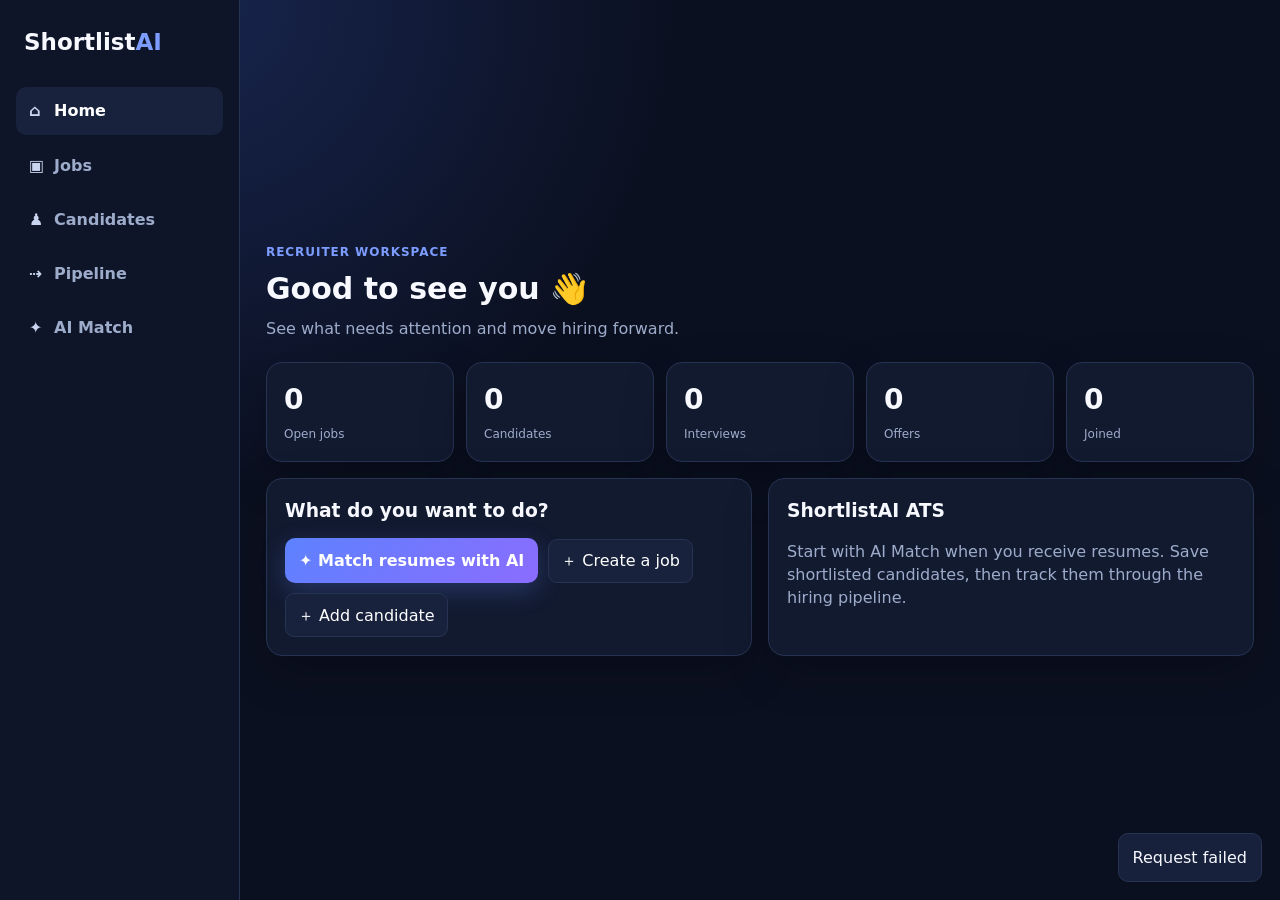
==== commit a36f434d: "Polish ShortlistAI user-friendly interface" ====
--- a/static/index.html
+++ b/static/index.html
@@ -37,6 +37,19 @@
 .profile{display:grid;grid-template-columns:repeat(3,1fr);gap:10px;margin:14px 0}.profile div{background:#0d1428;border:1px solid var(--line);border-radius:10px;padding:10px}.profile small{color:var(--muted);display:block}
 .note{border-bottom:1px solid var(--line);padding:9px 0}.method{font-size:12px;color:var(--muted);margin-top:10px;line-height:1.5}
 @media(max-width:900px){.app{grid-template-columns:1fr}.side{position:relative;height:auto;border-right:0;border-bottom:1px solid var(--line)}.nav{flex-direction:row;overflow:auto}.main{padding:18px}.stats{grid-template-columns:repeat(2,1fr)}.grid2,.grid3,.eval-grid{grid-template-columns:1fr}.pipeline{grid-template-columns:repeat(6,220px)}.top{align-items:flex-start;flex-direction:column}.metrics{grid-template-columns:repeat(2,1fr)}.profile{grid-template-columns:1fr}}
+
+/* User-friendly recruiter UI */
+:root{--shadow:0 16px 45px rgba(0,0,0,.22)}
+body{background:radial-gradient(circle at 15% 0%,#17244d 0,#0b1020 35%);line-height:1.45}
+.card,.stat,.result,.cand,.modalbox{box-shadow:var(--shadow)}
+.btn,.ghost,.nav button{min-height:44px}.btn:active,.ghost:active,.nav button:active{transform:scale(.99)}
+.btn{background:linear-gradient(135deg,#5d82ff,#8b6cff);box-shadow:0 8px 24px rgba(101,135,255,.25)}
+.btn:disabled{opacity:.55;cursor:not-allowed}.field label{font-size:13px;color:#c4cee4}.field input,.field textarea,.field select{font-size:16px;min-height:46px;border-color:#31405f}.field input:focus,.field textarea:focus,.field select:focus{border-color:var(--accent);box-shadow:0 0 0 3px rgba(124,156,255,.12)}
+.eyebrow{font-size:12px;letter-spacing:.08em;text-transform:uppercase;color:var(--accent);font-weight:900;margin-bottom:6px}.helper{color:var(--muted);font-size:13px;margin-top:7px}.step-title{display:flex;gap:10px;align-items:center;margin-bottom:14px}.step-num{width:30px;height:30px;border-radius:10px;display:grid;place-items:center;background:linear-gradient(135deg,#6587ff,#8b6cff);font-weight:900}.empty{padding:24px 12px;text-align:center;color:var(--muted);border:1px dashed var(--line);border-radius:12px}.legend{display:flex;gap:8px;flex-wrap:wrap;margin-top:10px}.legend span{font-size:12px;color:var(--muted)}
+.badge{font-size:12px;padding:6px 10px}.badge.Strong{background:rgba(80,216,144,.12);border-color:rgba(80,216,144,.35)}.badge.Average{background:rgba(255,200,87,.12);border-color:rgba(255,200,87,.35)}.badge.Weak{background:rgba(255,107,122,.12);border-color:rgba(255,107,122,.35)}
+.scorebox{display:flex;align-items:center;gap:12px}.scorecircle{width:68px;height:68px;border-radius:50%;display:grid;place-items:center;background:#0d1428;border:4px solid var(--accent);font-size:21px;font-weight:900}.friendly-metrics{display:grid;grid-template-columns:repeat(3,1fr);gap:10px;margin:14px 0}.friendly-metric{padding:13px;background:#0d1428;border:1px solid var(--line);border-radius:12px}.friendly-metric small{display:block;color:var(--muted);margin-bottom:3px}.friendly-metric b{font-size:18px}.progress{height:7px;background:#202b46;border-radius:999px;overflow:hidden;margin-top:8px}.progress i{display:block;height:100%;background:linear-gradient(90deg,#6587ff,#50d890);border-radius:999px}.detailsbox{margin-top:12px;border:1px solid var(--line);border-radius:12px;background:#0d1428}.detailsbox summary{cursor:pointer;padding:12px 14px;font-weight:800}.detailsbox>div{padding:0 14px 14px}.topline{display:flex;justify-content:space-between;align-items:center;gap:12px;margin-bottom:18px}.mobile-header{display:none}.nav button::before{display:inline-block;width:25px;color:#c9d4ee}.nav button[data-tab='dashboard']::before{content:'⌂'}.nav button[data-tab='jobs']::before{content:'▣'}.nav button[data-tab='candidates']::before{content:'♟'}.nav button[data-tab='pipeline']::before{content:'⇢'}.nav button[data-tab='shortlist']::before{content:'✦'}
+@media(max-width:900px){body{padding-bottom:78px}.app{display:block}.side{position:fixed;z-index:60;bottom:0;left:0;right:0;top:auto;height:72px;padding:6px 5px;background:rgba(14,21,41,.97);backdrop-filter:blur(12px);border-top:1px solid var(--line);border-bottom:0}.brand,.install{display:none!important}.nav{height:100%;display:grid;grid-template-columns:repeat(5,1fr);gap:2px;overflow:visible}.nav button{display:flex;flex-direction:column;align-items:center;justify-content:center;padding:4px 2px;font-size:10px;text-align:center;min-height:58px;border-radius:12px}.nav button::before{width:auto;display:block;font-size:20px;line-height:20px;margin-bottom:4px}.main{padding:18px 14px 28px}.mobile-header{display:flex;align-items:center;justify-content:space-between;margin-bottom:18px}.mobile-header .brand{display:block!important;margin:0;font-size:21px}.title h1{font-size:26px}.title p{font-size:14px}.stats{grid-template-columns:repeat(2,1fr);gap:10px}.stat{padding:14px}.stat b{font-size:25px}.grid2,.grid3,.eval-grid,.friendly-metrics{grid-template-columns:1fr}.card{padding:15px;border-radius:14px}.top{margin-bottom:16px}.table thead{display:none}.table,.table tbody,.table tr,.table td{display:block;width:100%}.table tr{background:#0d1428;border:1px solid var(--line);border-radius:13px;padding:12px;margin-bottom:10px}.table td{border:0;padding:5px 0}.toolbar input,.toolbar select{width:100%;min-height:44px}.modal{padding:0;align-items:end}.modalbox{width:100%;max-height:94vh;border-radius:22px 22px 0 0;padding:16px}.profile{grid-template-columns:1fr 1fr}.pipeline{grid-template-columns:repeat(6,245px);padding-bottom:8px}.col{min-height:380px}.scorecircle{width:62px;height:62px}.eval-head{align-items:flex-start}.eval-head .right{margin-left:0;width:100%}.result{padding:13px}.result .right{margin-left:0}.row{align-items:stretch}.row>.btn,.row>.ghost{flex:1}.quick-actions .btn,.quick-actions .ghost{width:100%;flex:auto}.shortlist-grid{display:block}.shortlist-grid>.card{margin-bottom:12px}}
+
 </style>
 </head>
 <body>
@@ -44,17 +57,17 @@
 <aside class="side">
   <div class="brand">Shortlist<span>AI</span></div>
   <div class="nav">
-    <button class="active" data-tab="dashboard">Dashboard</button>
+    <button class="active" data-tab="dashboard">Home</button>
     <button data-tab="jobs">Jobs</button>
     <button data-tab="candidates">Candidates</button>
     <button data-tab="pipeline">Pipeline</button>
-    <button data-tab="shortlist">AI Shortlisting</button>
+    <button data-tab="shortlist">AI Match</button>
   </div>
   <button id="installBtn" class="ghost install hidden">Install app</button>
 </aside>
-<main class="main">
+<main class="main"><div class="mobile-header"><div class="brand">Shortlist<span>AI</span></div><span class="badge Strong">ATS</span></div>
 <section id="dashboard" class="section active">
-  <div class="top"><div class="title"><h1>Recruitment Dashboard</h1><p>Your ATS overview and hiring activity.</p></div></div>
+  <div class="top"><div class="title"><div class="eyebrow">Recruiter workspace</div><h1>Good to see you 👋</h1><p>See what needs attention and move hiring forward.</p></div></div>
   <div class="stats">
     <div class="stat"><b id="sJobs">0</b><span>Open jobs</span></div>
     <div class="stat"><b id="sCandidates">0</b><span>Candidates</span></div>
@@ -63,30 +76,30 @@
     <div class="stat"><b id="sJoined">0</b><span>Joined</span></div>
   </div>
   <div class="grid2" style="margin-top:16px">
-    <div class="card"><h3>Quick actions</h3><div class="row"><button class="btn" onclick="showTab('jobs')">Create job</button><button class="ghost" onclick="showTab('candidates')">Add candidate</button><button class="ghost" onclick="showTab('shortlist')">AI shortlist</button></div></div>
-    <div class="card"><h3>ShortlistAI ATS</h3><p class="muted">Jobs, candidate database, pipeline tracking, notes and explainable AI evaluation in one recruiter workspace.</p></div>
+    <div class="card quick-actions"><h3>What do you want to do?</h3><div class="row"><button class="btn" onclick="showTab('shortlist')">✦ Match resumes with AI</button><button class="ghost" onclick="showTab('jobs')">＋ Create a job</button><button class="ghost" onclick="showTab('candidates')">＋ Add candidate</button></div></div>
+    <div class="card"><h3>ShortlistAI ATS</h3><p class="muted">Start with AI Match when you receive resumes. Save shortlisted candidates, then track them through the hiring pipeline.</p></div>
   </div>
 </section>
 
 <section id="jobs" class="section">
-  <div class="top"><div class="title"><h1>Jobs</h1><p>Create and manage hiring requirements.</p></div></div>
+  <div class="top"><div class="title"><div class="eyebrow">Hiring requirements</div><h1>Jobs</h1><p>Create a role once, then use it for AI matching and candidate tracking.</p></div></div>
   <div class="grid2">
     <div class="card">
-      <h3>Create Job</h3>
+      <div class="step-title"><span class="step-num">1</span><h3 style="margin:0">Create a job</h3></div>
       <div class="field"><label>Job title</label><input id="jobTitle"/></div>
       <div class="grid2"><div class="field"><label>Department</label><input id="jobDept"/></div><div class="field"><label>Location</label><input id="jobLoc"/></div></div>
       <div class="field"><label>Job description</label><textarea id="jobJD"></textarea></div>
       <button id="createJob" class="btn">Create job</button>
     </div>
-    <div class="card"><h3>Open Jobs</h3><div id="jobList"></div></div>
+    <div class="card"><h3>Your jobs</h3><div id="jobList"></div></div>
   </div>
 </section>
 
 <section id="candidates" class="section">
-  <div class="top"><div class="title"><h1>Candidates</h1><p>Search, add, evaluate and manage your talent pool.</p></div></div>
+  <div class="top"><div class="title"><div class="eyebrow">Talent database</div><h1>Candidates</h1><p>Search people, check AI fit, update stages and keep recruiter notes.</p></div></div>
   <div class="grid2">
     <div class="card">
-      <h3>Add Candidate</h3>
+      <h3>Add candidate manually</h3><p class="helper">For faster entry, use AI Match and choose “Save candidates to ATS”.</p>
       <div class="grid2">
         <div class="field"><label>Name</label><input id="cName"/></div>
         <div class="field"><label>Email</label><input id="cEmail"/></div>
@@ -108,26 +121,28 @@
 </section>
 
 <section id="pipeline" class="section">
-  <div class="top"><div class="title"><h1>Pipeline</h1><p>Move candidates through each hiring stage.</p></div></div>
+  <div class="top"><div class="title"><div class="eyebrow">Hiring progress</div><h1>Pipeline</h1><p>Tap a candidate to review them. Update the stage from the Candidates tab.</p></div></div>
   <div id="pipelineBoard" class="pipeline"></div>
 </section>
 
 <section id="shortlist" class="section">
-  <div class="top"><div class="title"><h1>AI Shortlisting</h1><p>Rank resumes against a JD, inspect the evidence, and save candidates into the ATS.</p></div></div>
-  <div class="grid2">
-    <div class="card">
-      <div class="field"><label>Select ATS job</label><select id="aiJob"><option value="">Custom JD</option></select></div>
-      <div class="field"><label>Job description</label><textarea id="aiJD" style="min-height:260px"></textarea></div>
-    </div>
-    <div class="card">
-      <div class="field"><label>Candidate resumes</label><input id="aiFiles" type="file" multiple accept=".pdf,.docx,.txt,.md"/></div>
-      <div class="row"><label><input id="saveATS" type="checkbox"/> Save analyzed candidates to ATS</label></div>
-      <button id="analyze" class="btn" style="width:100%;margin-top:14px">Analyze candidates</button>
-      <p id="status" class="muted">No analysis run yet.</p>
+  <div class="top"><div class="title"><div class="eyebrow">Fast shortlist</div><h1>AI Match</h1><p>Select a job, upload resumes, and see who is worth calling first — with reasons.</p></div></div>
+  <div class="grid2 shortlist-grid">
+    <div class="card">
+      <div class="step-title"><span class="step-num">1</span><h3 style="margin:0">Choose the requirement</h3></div>
+      <div class="field"><label>Select a saved job</label><select id="aiJob"><option value="">Custom JD</option></select></div>
+      <div class="field"><label>Job description</label><textarea id="aiJD" style="min-height:240px" placeholder="Select a saved job above, or paste the JD here..."></textarea><div class="helper">Include must-have skills and minimum experience for the best result.</div></div>
+    </div>
+    <div class="card">
+      <div class="step-title"><span class="step-num">2</span><h3 style="margin:0">Upload resumes</h3></div>
+      <div class="field"><label>Select candidate files</label><input id="aiFiles" type="file" multiple accept=".pdf,.docx,.txt,.md"/></div>
+      <div class="helper">PDF, DOCX, TXT or MD • Up to 50 resumes at once</div><div class="row" style="margin-top:14px"><label><input id="saveATS" type="checkbox" checked/> Save candidates to ATS after analysis</label></div>
+      <button id="analyze" class="btn" style="width:100%;margin-top:14px">✦ Find best matches</button>
+      <p id="status" class="muted">Ready when you are.</p>
       <button id="export" class="ghost hidden">Download Excel</button>
     </div>
   </div>
-  <div id="results" class="card hidden" style="margin-top:16px"><h3>Ranked shortlist</h3><div id="resultList"></div><div id="method" class="method"></div></div>
+  <div id="results" class="card hidden" style="margin-top:16px"><div class="topline"><div><div class="eyebrow">AI result</div><h3 style="margin:0">Who should you call first?</h3></div><div class="legend"><span><b style="color:var(--good)">Strong</b> 75+</span><span><b style="color:var(--warn)">Average</b> 55–74</span><span><b style="color:var(--bad)">Weak</b> &lt;55</span></div></div><div id="resultList"></div><div id="method" class="method"></div></div>
 </section>
 </main>
 </div>
@@ -215,23 +230,23 @@
 }
 
 function renderEvaluation(e){
-  if(!e)return `<div class="card" style="margin-top:14px"><h3>AI Evaluation</h3><p class="muted">No AI evaluation is stored for this candidate yet. Upload the resume through AI Shortlisting and save it to the ATS.</p></div>`;
+  if(!e)return `<div class="card" style="margin-top:14px"><h3>AI evaluation</h3><div class="empty">No AI result yet.<br><small>Upload this resume through AI Match and save it to the ATS.</small></div></div>`;
+  const sc=Number(e.score||0), skill=Number(e.skill_coverage||0), exp=Number(e.experience_fit||0), recent=Number(e.recent_evidence||0);
   return `<div class="card" style="margin-top:14px">
-    <div class="eval-head"><div><div class="muted">AI match score</div><div class="bigscore">${e.score??'—'}</div></div><span class="badge ${e.rating||''}">${esc(e.rating||'Not rated')}</span><div class="right muted">Candidate: ${fmtYears(e.candidate_years)} • JD minimum: ${fmtYears(e.required_years)}</div></div>
-    <div class="metrics">
-      <div class="metric"><small>Semantic similarity</small><b>${e.semantic_similarity??'—'}%</b></div>
-      <div class="metric"><small>Calibrated semantic fit</small><b>${e.semantic_fit??'—'}%</b></div>
-      <div class="metric"><small>Skill coverage</small><b>${e.skill_coverage??'—'}%</b></div>
-      <div class="metric"><small>Experience fit</small><b>${e.experience_fit??'—'}%</b></div>
-      <div class="metric"><small>Recent evidence</small><b>${e.recent_evidence??'—'}%</b></div>
+    <div class="eval-head"><div class="scorebox"><div class="scorecircle">${sc}</div><div><div class="muted">Overall job match</div><h3 style="margin:2px 0 5px">${esc(e.rating||'Not rated')}</h3><span class="badge ${e.rating||''}">${sc>=75?'Recommended to screen':sc>=55?'Review before screening':'Low match'}</span></div></div><div class="right muted">Experience: ${fmtYears(e.candidate_years)} • JD asks: ${fmtYears(e.required_years)}</div></div>
+    <div class="friendly-metrics">
+      <div class="friendly-metric"><small>Skills matched</small><b>${skill}%</b><div class="progress"><i style="width:${Math.min(100,skill)}%"></i></div></div>
+      <div class="friendly-metric"><small>Experience fit</small><b>${exp}%</b><div class="progress"><i style="width:${Math.min(100,exp)}%"></i></div></div>
+      <div class="friendly-metric"><small>Recent proof</small><b>${recent}%</b><div class="progress"><i style="width:${Math.min(100,recent)}%"></i></div></div>
     </div>
     <div class="eval-grid">
-      <div class="eval-block"><h4>Matched skills</h4><div class="chips">${chips(e.matched_skills)}</div><h4 style="margin-top:14px">Recent/current evidence</h4><div class="chips">${chips(e.recent_skills)}</div><h4 style="margin-top:14px">Evidence</h4>${listItems(e.evidence)}</div>
-      <div class="eval-block"><h4>Missing / unclear skills</h4><div class="chips">${chips(e.missing_skills,'No major skill gap detected')}</div><h4 style="margin-top:14px">Risks / checks</h4>${listItems(e.risks)}<h4 style="margin-top:14px">Screening questions</h4>${listItems(e.screening_questions)}</div>
-    </div>
+      <div class="eval-block"><h4>✓ What matches</h4><div class="chips">${chips(e.matched_skills)}</div><h4 style="margin-top:14px">Recent/current evidence</h4><div class="chips">${chips(e.recent_skills)}</div></div>
+      <div class="eval-block"><h4>⚠ What to verify</h4>${listItems(e.risks)}<h4 style="margin-top:14px">Missing / unclear skills</h4><div class="chips">${chips(e.missing_skills,'No major gap detected')}</div></div>
+    </div>
+    <div class="eval-block" style="margin-top:12px"><h4>Questions for your screening call</h4>${listItems(e.screening_questions)}</div>
+    <details class="detailsbox"><summary>How was this score calculated?</summary><div><div class="metrics"><div class="metric"><small>Text similarity</small><b>${e.semantic_similarity??'—'}%</b></div><div class="metric"><small>Calibrated text fit</small><b>${e.semantic_fit??'—'}%</b></div><div class="metric"><small>Skill coverage</small><b>${e.skill_coverage??'—'}%</b></div><div class="metric"><small>Experience fit</small><b>${e.experience_fit??'—'}%</b></div><div class="metric"><small>Recent evidence</small><b>${e.recent_evidence??'—'}%</b></div></div>${listItems(e.evidence)}</div></details>
   </div>`;
 }
-
 async function openCandidate(id){
   try{
     const c=await api(`/api/candidates/${id}`);
@@ -264,16 +279,16 @@
   const fd=new FormData();fd.append('jd',jd);[...files].forEach(f=>fd.append('resumes',f));
   if($('aiJob').value)fd.append('job_id',$('aiJob').value);
   fd.append('save_to_ats',$('saveATS').checked?'true':'false');
-  $('analyze').disabled=true;$('status').textContent=`Analyzing ${files.length} resume(s)…`;
+  $('analyze').disabled=true;$('analyze').textContent='Analyzing…';$('status').textContent=`Reading and matching ${files.length} resume(s)…`;
   try{
     const r=await fetch('/analyze',{method:'POST',body:fd}),d=await r.json();
     if(!r.ok)throw new Error(d.detail||'Analysis failed');
     latest=d.results;
     $('results').classList.remove('hidden');$('export').classList.remove('hidden');$('method').textContent=d.methodology||'';
     $('resultList').innerHTML=d.results.map((x,i)=>`<div class="result"><div class="row"><div><b>#${i+1} ${esc(x.candidate)}</b><div class="muted">${esc(x.file||'')}</div></div><div class="right"><span style="font-size:23px;font-weight:900">${x.score}</span> <span class="badge ${x.rating}">${x.rating}</span></div></div>${renderEvaluation(x).replace('<div class="card" style="margin-top:14px">','<div style="margin-top:12px">').replace(/<\/div>$/,'</div>')}</div>`).join('');
-    $('status').textContent=`Done. Ranked ${d.results.length} candidate(s).${d.errors?.length?' '+d.errors.length+' file(s) skipped.':''}`;
+    $('status').textContent=`Done — ${d.results.length} candidate(s) ranked.${d.errors?.length?' '+d.errors.length+' file(s) could not be read.':''}`;
     if($('saveATS').checked){toast('Candidates saved to ATS');loadStats()}
-  }catch(e){$('status').textContent=e.message}finally{$('analyze').disabled=false}
+  }catch(e){$('status').textContent=e.message}finally{$('analyze').disabled=false;$('analyze').textContent='✦ Find best matches'}
 };
 
 $('export').onclick=async()=>{
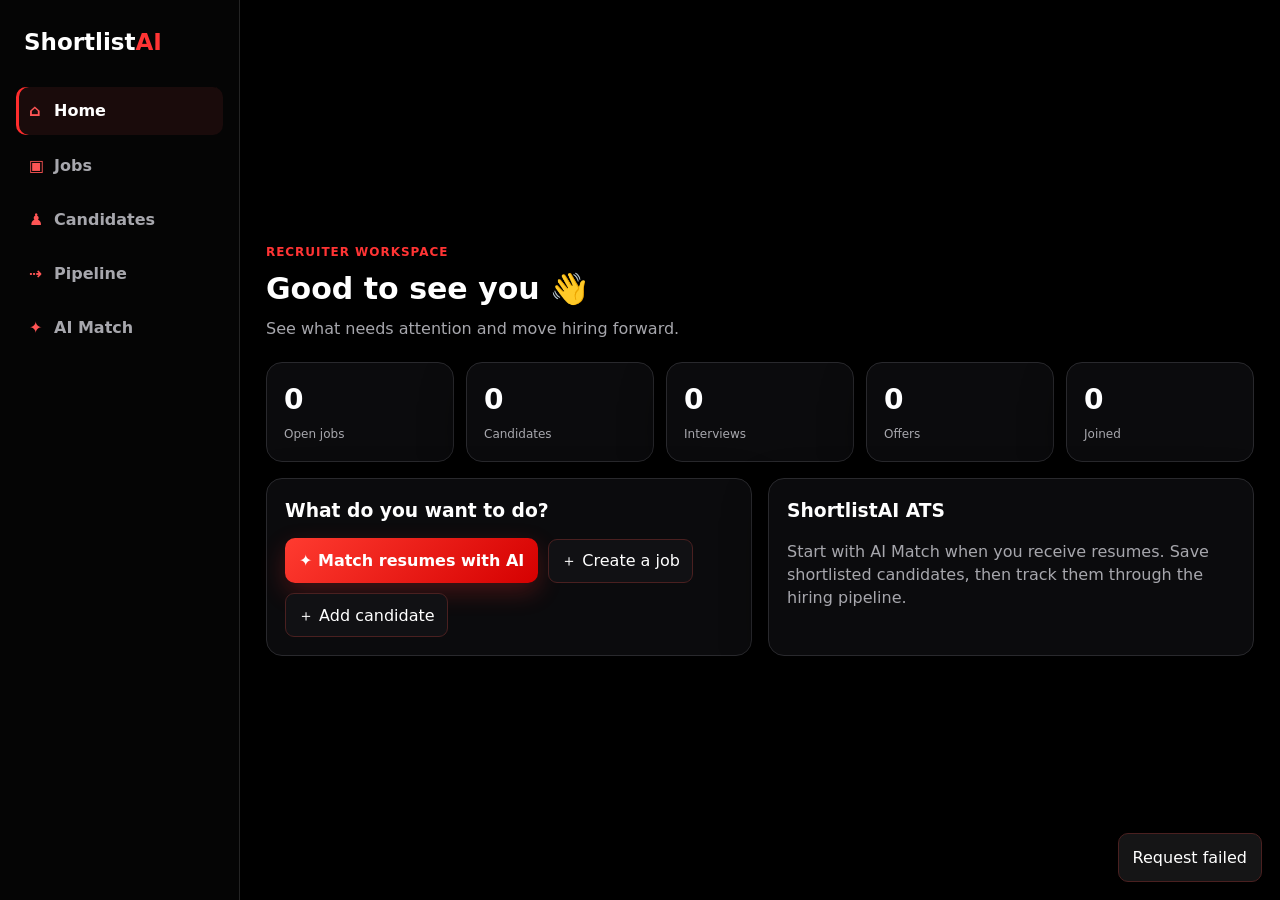
==== commit b6881765: "Apply black red ATS theme and app icon" ====
--- a/static/index.html
+++ b/static/index.html
@@ -5,8 +5,10 @@
 <meta name="viewport" content="width=device-width,initial-scale=1"/>
 <title>ShortlistAI ATS</title>
 <link rel="manifest" href="/static/manifest.webmanifest"/>
-<meta name="theme-color" content="#0b1020"/>
+<meta name="theme-color" content="#000000"/>
 <link rel="apple-touch-icon" href="/static/icons/icon-192.png"/>
+<link rel="icon" type="image/png" sizes="192x192" href="/static/icons/icon-192.png"/>
+<link rel="icon" type="image/png" sizes="512x512" href="/static/icons/icon-512.png"/>
 <style>
 :root{--bg:#0b1020;--panel:#121a30;--panel2:#18223d;--text:#f7f9ff;--muted:#9eaccb;--line:#263352;--accent:#7c9cff;--good:#50d890;--warn:#ffc857;--bad:#ff6b7a}
 *{box-sizing:border-box}body{margin:0;font-family:Inter,system-ui,-apple-system,Segoe UI,Roboto,Arial;background:var(--bg);color:var(--text)}
@@ -50,6 +52,23 @@
 .scorebox{display:flex;align-items:center;gap:12px}.scorecircle{width:68px;height:68px;border-radius:50%;display:grid;place-items:center;background:#0d1428;border:4px solid var(--accent);font-size:21px;font-weight:900}.friendly-metrics{display:grid;grid-template-columns:repeat(3,1fr);gap:10px;margin:14px 0}.friendly-metric{padding:13px;background:#0d1428;border:1px solid var(--line);border-radius:12px}.friendly-metric small{display:block;color:var(--muted);margin-bottom:3px}.friendly-metric b{font-size:18px}.progress{height:7px;background:#202b46;border-radius:999px;overflow:hidden;margin-top:8px}.progress i{display:block;height:100%;background:linear-gradient(90deg,#6587ff,#50d890);border-radius:999px}.detailsbox{margin-top:12px;border:1px solid var(--line);border-radius:12px;background:#0d1428}.detailsbox summary{cursor:pointer;padding:12px 14px;font-weight:800}.detailsbox>div{padding:0 14px 14px}.topline{display:flex;justify-content:space-between;align-items:center;gap:12px;margin-bottom:18px}.mobile-header{display:none}.nav button::before{display:inline-block;width:25px;color:#c9d4ee}.nav button[data-tab='dashboard']::before{content:'⌂'}.nav button[data-tab='jobs']::before{content:'▣'}.nav button[data-tab='candidates']::before{content:'♟'}.nav button[data-tab='pipeline']::before{content:'⇢'}.nav button[data-tab='shortlist']::before{content:'✦'}
 @media(max-width:900px){body{padding-bottom:78px}.app{display:block}.side{position:fixed;z-index:60;bottom:0;left:0;right:0;top:auto;height:72px;padding:6px 5px;background:rgba(14,21,41,.97);backdrop-filter:blur(12px);border-top:1px solid var(--line);border-bottom:0}.brand,.install{display:none!important}.nav{height:100%;display:grid;grid-template-columns:repeat(5,1fr);gap:2px;overflow:visible}.nav button{display:flex;flex-direction:column;align-items:center;justify-content:center;padding:4px 2px;font-size:10px;text-align:center;min-height:58px;border-radius:12px}.nav button::before{width:auto;display:block;font-size:20px;line-height:20px;margin-bottom:4px}.main{padding:18px 14px 28px}.mobile-header{display:flex;align-items:center;justify-content:space-between;margin-bottom:18px}.mobile-header .brand{display:block!important;margin:0;font-size:21px}.title h1{font-size:26px}.title p{font-size:14px}.stats{grid-template-columns:repeat(2,1fr);gap:10px}.stat{padding:14px}.stat b{font-size:25px}.grid2,.grid3,.eval-grid,.friendly-metrics{grid-template-columns:1fr}.card{padding:15px;border-radius:14px}.top{margin-bottom:16px}.table thead{display:none}.table,.table tbody,.table tr,.table td{display:block;width:100%}.table tr{background:#0d1428;border:1px solid var(--line);border-radius:13px;padding:12px;margin-bottom:10px}.table td{border:0;padding:5px 0}.toolbar input,.toolbar select{width:100%;min-height:44px}.modal{padding:0;align-items:end}.modalbox{width:100%;max-height:94vh;border-radius:22px 22px 0 0;padding:16px}.profile{grid-template-columns:1fr 1fr}.pipeline{grid-template-columns:repeat(6,245px);padding-bottom:8px}.col{min-height:380px}.scorecircle{width:62px;height:62px}.eval-head{align-items:flex-start}.eval-head .right{margin-left:0;width:100%}.result{padding:13px}.result .right{margin-left:0}.row{align-items:stretch}.row>.btn,.row>.ghost{flex:1}.quick-actions .btn,.quick-actions .ghost{width:100%;flex:auto}.shortlist-grid{display:block}.shortlist-grid>.card{margin-bottom:12px}}
 
+/* ShortlistAI black + red theme */
+:root{--bg:#000000;--panel:#0b0b0d;--panel2:#141416;--text:#ffffff;--muted:#a7a7ad;--line:#2a2a2f;--accent:#ff2d2d;--good:#55d98b;--warn:#ffc857;--bad:#ff4d5a;--shadow:0 18px 45px rgba(0,0,0,.48)}
+body{background:#000!important;color:#fff}
+.side{background:#050505!important;border-color:#242424!important}
+.card,.stat,.result,.cand,.modalbox,.col,.eval-block,.metric,.friendly-metric,.detailsbox,.profile div{background:#0b0b0d!important;border-color:#29292d!important}
+.field input,.field textarea,.field select,.toolbar input,.toolbar select,#noteText{background:#101012!important;border-color:#333338!important;color:#fff!important}
+.field input:focus,.field textarea:focus,.field select:focus{border-color:#ff2d2d!important;box-shadow:0 0 0 3px rgba(255,45,45,.16)!important}
+.btn{background:linear-gradient(135deg,#ff3b30,#d50000)!important;box-shadow:0 9px 24px rgba(255,45,45,.24)!important;color:#fff!important}
+.ghost{background:#111114!important;border-color:#4a2020!important;color:#fff!important}
+.ghost:hover{border-color:#ff2d2d!important;background:#1a0d0d!important}
+.danger{color:#ff5a5f!important;border-color:#5c1f22!important}
+.brand span,.eyebrow{color:#ff3434!important}.step-num{background:linear-gradient(135deg,#ff3b30,#d50000)!important}
+.nav button.active,.nav button:hover{background:#1a0b0b!important;color:#fff!important}.nav button.active{box-shadow:inset 3px 0 0 #ff2d2d}
+.nav button::before{color:#ff5555!important}.scorecircle{border-color:#ff2d2d!important;background:#101012!important}.progress i{background:linear-gradient(90deg,#ff3b30,#ff7676)!important}
+.chip{background:#121214!important;border-color:#36363b!important}.toast{background:#151516!important;border-color:#4a2020!important}.badge.Strong{background:rgba(85,217,139,.10)!important}.badge.Average{background:rgba(255,200,87,.10)!important}.badge.Weak{background:rgba(255,77,90,.10)!important}
+@media(max-width:900px){.side{background:rgba(3,3,3,.97)!important}.nav button.active{box-shadow:inset 0 3px 0 #ff2d2d}.table tr{background:#0d0d0f!important;border-color:#29292d!important}}
+
 </style>
 </head>
 <body>
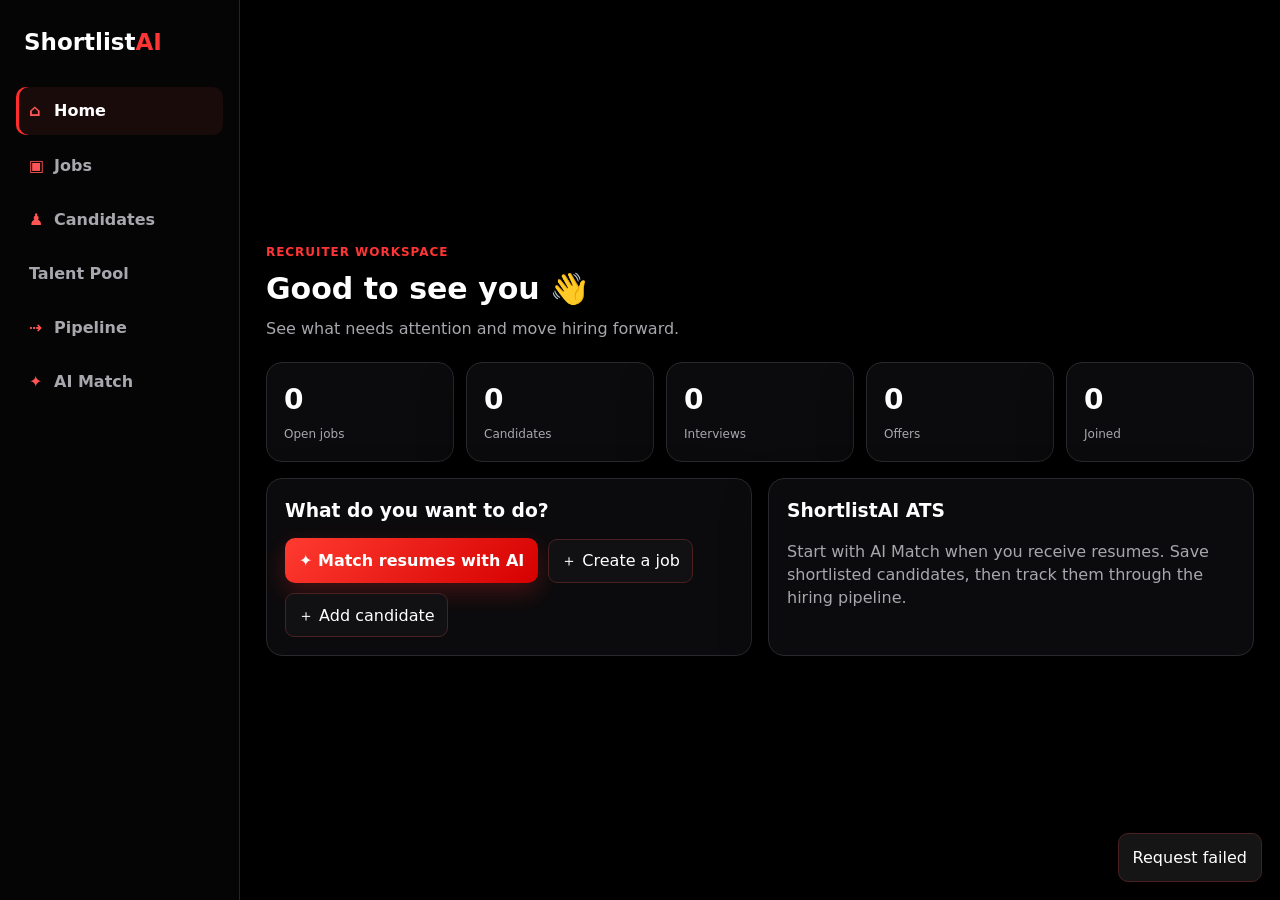
==== commit 769c4993: "Fix corrupt app icons and add searchable Talent Pool workspace" ====
--- a/static/index.html
+++ b/static/index.html
@@ -6,9 +6,9 @@
 <title>ShortlistAI ATS</title>
 <link rel="manifest" href="/static/manifest.webmanifest"/>
 <meta name="theme-color" content="#000000"/>
-<link rel="apple-touch-icon" href="/static/icons/icon-192.png"/>
-<link rel="icon" type="image/png" sizes="192x192" href="/static/icons/icon-192.png"/>
-<link rel="icon" type="image/png" sizes="512x512" href="/static/icons/icon-512.png"/>
+<link rel="apple-touch-icon" href="/static/icons/icon-192-v3.png"/>
+<link rel="icon" type="image/png" sizes="192x192" href="/static/icons/icon-192-v3.png"/>
+<link rel="icon" type="image/png" sizes="512x512" href="/static/icons/icon-512-v3.png"/>
 <style>
 :root{--bg:#0b1020;--panel:#121a30;--panel2:#18223d;--text:#f7f9ff;--muted:#9eaccb;--line:#263352;--accent:#7c9cff;--good:#50d890;--warn:#ffc857;--bad:#ff6b7a}
 *{box-sizing:border-box}body{margin:0;font-family:Inter,system-ui,-apple-system,Segoe UI,Roboto,Arial;background:var(--bg);color:var(--text)}
@@ -69,7 +69,15 @@
 .chip{background:#121214!important;border-color:#36363b!important}.toast{background:#151516!important;border-color:#4a2020!important}.badge.Strong{background:rgba(85,217,139,.10)!important}.badge.Average{background:rgba(255,200,87,.10)!important}.badge.Weak{background:rgba(255,77,90,.10)!important}
 @media(max-width:900px){.side{background:rgba(3,3,3,.97)!important}.nav button.active{box-shadow:inset 0 3px 0 #ff2d2d}.table tr{background:#0d0d0f!important;border-color:#29292d!important}}
 
+
+.profile-reader{border:1px solid #3a1114;background:#100607;border-radius:14px;padding:14px;margin-bottom:16px}.profile-reader input[type=file]{width:100%;margin:8px 0 10px}.capture-status{font-size:13px;color:var(--muted);margin-top:9px}.capture-status.ok{color:#77e8a9}.capture-preview{display:grid;grid-template-columns:repeat(2,1fr);gap:8px;margin-top:10px}.capture-item{background:#080808;border:1px solid #2b2b2b;border-radius:10px;padding:9px}.capture-item small{display:block;color:var(--muted);font-size:11px}.capture-item b{font-size:13px;word-break:break-word}.tracker-details{margin-top:12px;border-top:1px solid var(--line);padding-top:12px}.tracker-details summary{cursor:pointer;font-weight:800;color:#f4f4f4;margin-bottom:12px}@media(max-width:900px){.capture-preview{grid-template-columns:1fr}}
+
+/* Mobile / desktop view switch */
+.view-mode-toggle{display:none;position:fixed;right:14px;top:14px;z-index:90;border:1px solid #562326;background:rgba(10,10,11,.94);color:#fff;border-radius:999px;padding:10px 14px;font-weight:850;font-size:12px;box-shadow:0 12px 30px rgba(0,0,0,.42);backdrop-filter:blur(12px);cursor:pointer}.view-mode-toggle::before{content:'▣';color:#ff4141;margin-right:7px}.view-mode-toggle:hover{border-color:#ff2d2d;background:#1a0d0d}
+@media(max-width:900px){.view-mode-toggle{display:block}.force-desktop{padding-bottom:0!important;overflow-x:auto}.force-desktop .app{display:grid!important;grid-template-columns:240px minmax(960px,1fr)!important;min-width:1200px}.force-desktop .side{position:sticky!important;top:0!important;bottom:auto!important;left:auto!important;right:auto!important;height:100vh!important;padding:22px 16px!important;border-right:1px solid var(--line)!important;border-top:0!important;border-bottom:0!important;background:#050505!important;backdrop-filter:none!important}.force-desktop .side>.brand{display:block!important}.force-desktop .install{display:block}.force-desktop .nav{display:flex!important;flex-direction:column!important;grid-template-columns:none!important;height:auto!important;gap:7px!important;overflow:visible!important}.force-desktop .nav button{display:block!important;text-align:left!important;padding:12px 13px!important;font-size:inherit!important;min-height:44px!important;border-radius:10px!important}.force-desktop .nav button::before{display:inline-block!important;width:25px!important;font-size:inherit!important;line-height:inherit!important;margin:0!important}.force-desktop .nav button.active{box-shadow:inset 3px 0 0 #ff2d2d!important}.force-desktop .main{padding:26px!important;max-width:1450px!important}.force-desktop .mobile-header{display:none!important}.force-desktop .title h1{font-size:30px!important}.force-desktop .title p{font-size:inherit!important}.force-desktop .top{align-items:center!important;flex-direction:row!important;margin-bottom:22px!important}.force-desktop .stats{grid-template-columns:repeat(5,1fr)!important;gap:12px!important}.force-desktop .stat{padding:17px!important}.force-desktop .stat b{font-size:28px!important}.force-desktop .grid2,.force-desktop .eval-grid{grid-template-columns:1fr 1fr!important}.force-desktop .grid3{grid-template-columns:repeat(3,1fr)!important}.force-desktop .friendly-metrics{grid-template-columns:repeat(3,1fr)!important}.force-desktop .card{padding:18px!important;border-radius:16px!important}.force-desktop .pipeline{grid-template-columns:repeat(6,minmax(180px,1fr))!important}.force-desktop .profile{grid-template-columns:repeat(3,1fr)!important}.force-desktop .table{display:table!important;width:100%!important}.force-desktop .table thead{display:table-header-group!important}.force-desktop .table tbody{display:table-row-group!important}.force-desktop .table tr{display:table-row!important;background:transparent!important;border:0!important;padding:0!important;margin:0!important}.force-desktop .table th,.force-desktop .table td{display:table-cell!important;width:auto!important;border-bottom:1px solid var(--line)!important;padding:12px 10px!important}.force-desktop .toolbar input,.force-desktop .toolbar select{width:auto!important}.force-desktop .modal{padding:18px!important;align-items:center!important}.force-desktop .modalbox{width:min(980px,100%)!important;max-height:92vh!important;border-radius:18px!important;padding:20px!important}.force-desktop .eval-head{align-items:center!important}.force-desktop .eval-head .right,.force-desktop .result .right{margin-left:auto!important;width:auto!important}.force-desktop .row{align-items:center!important}.force-desktop .row>.btn,.force-desktop .row>.ghost{flex:initial!important}.force-desktop .quick-actions .btn,.force-desktop .quick-actions .ghost{width:auto!important;flex:initial!important}.force-desktop .shortlist-grid{display:grid!important}.force-desktop .shortlist-grid>.card{margin-bottom:0!important}.force-desktop .capture-preview{grid-template-columns:repeat(2,1fr)!important}}
+
 </style>
+<link rel="stylesheet" href="/static/talent-pool.css?v=1"/>
 </head>
 <body>
 <div class="app">
@@ -79,6 +87,7 @@
     <button class="active" data-tab="dashboard">Home</button>
     <button data-tab="jobs">Jobs</button>
     <button data-tab="candidates">Candidates</button>
+    <button data-tab="talent">Talent Pool</button>
     <button data-tab="pipeline">Pipeline</button>
     <button data-tab="shortlist">AI Match</button>
   </div>
@@ -114,11 +123,19 @@
   </div>
 </section>
 
+<section id="talent" class="section"></section>
 <section id="candidates" class="section">
   <div class="top"><div class="title"><div class="eyebrow">Talent database</div><h1>Candidates</h1><p>Search people, check AI fit, update stages and keep recruiter notes.</p></div></div>
   <div class="grid2">
     <div class="card">
-      <h3>Add candidate manually</h3><p class="helper">For faster entry, use AI Match and choose “Save candidates to ATS”.</p>
+      <h3>Add candidate</h3><p class="helper">Upload a profile and ShortlistAI will capture the candidate details automatically. Review them before saving.</p>
+      <div class="profile-reader">
+        <b>Auto-fill from profile</b><div class="helper">PDF, DOCX, TXT or MD</div>
+        <input id="profileUpload" type="file" accept=".pdf,.docx,.txt,.md"/>
+        <button id="parseProfile" class="btn" type="button">＋ Upload & capture details</button>
+        <div id="profileParseStatus" class="capture-status">No profile selected.</div>
+        <div id="profilePreview" class="capture-preview hidden"></div>
+      </div>
       <div class="grid2">
         <div class="field"><label>Name</label><input id="cName"/></div>
         <div class="field"><label>Email</label><input id="cEmail"/></div>
@@ -128,11 +145,20 @@
         <div class="field"><label>Stage</label><select id="cStage"><option>Sourced</option><option>Screened</option><option>Interview</option><option>Offered</option><option>Joined</option><option>Rejected</option></select></div>
       </div>
       <div class="field"><label>Skills</label><input id="cSkills"/></div>
+      <details class="tracker-details"><summary>Tracker details</summary>
+        <div class="grid2">
+          <div class="field"><label>Current organization</label><input id="cCurrentOrg"/></div><div class="field"><label>Current designation</label><input id="cDesignation"/></div>
+          <div class="field"><label>Relevant experience</label><input id="cRelExp"/></div><div class="field"><label>Notice period / LWD</label><input id="cNotice"/></div>
+          <div class="field"><label>Current CTC</label><input id="cCurrentCTC"/></div><div class="field"><label>Expected CTC</label><input id="cExpectedCTC"/></div>
+          <div class="field"><label>Offer in hand</label><input id="cOffers"/></div><div class="field"><label>Current location</label><input id="cCurrentLoc"/></div>
+          <div class="field"><label>Preferred location</label><input id="cPreferredLoc"/></div><div class="field"><label>LinkedIn / Profile link</label><input id="cLinkedIn"/></div>
+        </div>
+      </details>
       <div class="field"><label>Job</label><select id="cJob"><option value="">Unassigned</option></select></div>
-      <button id="addCandidate" class="btn">Add candidate</button>
+      <button id="addCandidate" class="btn">＋ Add candidate</button>
     </div>
     <div class="card">
-      <h3>Candidate Database</h3>
+      <div class="row" style="margin-bottom:12px"><h3 style="margin:0">Candidate Database</h3><button id="exportTracker" class="btn right">↓ Download Tracker</button></div>
       <div class="toolbar"><input id="searchCand" placeholder="Search candidate or skill"/><select id="filterStage"><option value="">All stages</option><option>Sourced</option><option>Screened</option><option>Interview</option><option>Offered</option><option>Joined</option><option>Rejected</option></select></div>
       <div style="overflow:auto"><table class="table"><thead><tr><th>Name</th><th>Job</th><th>Stage</th><th>AI</th><th></th></tr></thead><tbody id="candTable"></tbody></table></div>
     </div>
@@ -168,11 +194,12 @@
 
 <div id="candidateModal" class="modal hidden"><div class="modalbox"><div class="modalhead"><div><h2 id="modalName" style="margin:0"></h2><div id="modalSub" class="muted"></div></div><button class="ghost close" onclick="closeCandidate()">×</button></div><div id="modalBody"></div></div></div>
 <div id="toast" class="toast"></div>
+<button id="viewModeToggle" class="view-mode-toggle" type="button" aria-label="Switch between mobile and desktop view">Desktop View</button>
 
 <script>
 const $=id=>document.getElementById(id);
 const stages=['Sourced','Screened','Interview','Offered','Joined','Rejected'];
-let jobs=[],candidates=[],latest=[];
+let jobs=[],candidates=[],latest=[],parsedProfile={},parsedResumeText="",parsedResumeFilename="";
 
 function toast(t){$('toast').textContent=t;$('toast').style.display='block';setTimeout(()=>$('toast').style.display='none',2200)}
 function esc(s){return String(s??'').replace(/[&<>"']/g,m=>({'&':'&amp;','<':'&lt;','>':'&gt;','"':'&quot;',"'":'&#39;'}[m]))}
@@ -181,12 +208,29 @@
 function chips(arr,empty='None'){return (arr&&arr.length?arr:[empty]).map(x=>`<span class="chip">${esc(x)}</span>`).join('')}
 function listItems(arr,empty='None'){return `<ul>${(arr&&arr.length?arr:[empty]).map(x=>`<li>${esc(x)}</li>`).join('')}</ul>`}
 
+function setv(id,v){const el=$(id);if(el&&v!==undefined&&v!==null&&String(v).trim()!=="")el.value=v}
+function profilePreview(d){
+  const labels={candidate_full_name:'Name',contact_no:'Phone',email_id:'Email',total_experience:'Total experience',relevant_experience:'Relevant experience',current_organization:'Current organization',current_designation:'Current designation',current_ctc:'Current CTC',expected_ctc:'Expected CTC',notice_period:'Notice period',lwd:'LWD',current_location:'Current location',preferred_location:'Preferred location',linkedin_id:'LinkedIn',highest_qualification:'Qualification'};
+  const items=Object.entries(labels).filter(([k])=>d[k]!==undefined&&d[k]!==null&&String(d[k]).trim()!=='').slice(0,14);
+  if(!items.length){$('profilePreview').classList.add('hidden');return}
+  $('profilePreview').innerHTML=items.map(([k,l])=>`<div class="capture-item"><small>${esc(l)}</small><b>${esc(d[k])}</b></div>`).join('');$('profilePreview').classList.remove('hidden');
+}
+function mergeTrackerDetails(){return {...parsedProfile,current_organization:$('cCurrentOrg').value,current_designation:$('cDesignation').value,relevant_experience:$('cRelExp').value,notice_period:$('cNotice').value,current_ctc:$('cCurrentCTC').value,expected_ctc:$('cExpectedCTC').value,holding_offers:$('cOffers').value,current_location:$('cCurrentLoc').value,preferred_location:$('cPreferredLoc').value,linkedin_id:$('cLinkedIn').value,profile_link:$('cLinkedIn').value}}
+$('parseProfile').onclick=async()=>{
+  const f=$('profileUpload').files[0];if(!f){$('profileParseStatus').textContent='Choose a profile first.';return}
+  const fd=new FormData();fd.append('profile',f);$('parseProfile').disabled=true;$('parseProfile').textContent='Reading profile…';$('profileParseStatus').classList.remove('ok');$('profileParseStatus').textContent='Capturing candidate details…';
+  try{const r=await fetch('/api/profile/parse',{method:'POST',body:fd}),d=await r.json();if(!r.ok)throw new Error(d.detail||'Could not read profile');parsedProfile=d.details||{};parsedResumeText=d.resume_text||'';parsedResumeFilename=d.filename||f.name;
+    setv('cName',parsedProfile.candidate_full_name);setv('cEmail',parsedProfile.email_id);setv('cPhone',parsedProfile.contact_no);setv('cExp',parsedProfile.total_experience);setv('cSkills',parsedProfile.skills);setv('cSource','Profile upload');setv('cCurrentOrg',parsedProfile.current_organization);setv('cDesignation',parsedProfile.current_designation);setv('cRelExp',parsedProfile.relevant_experience);setv('cNotice',parsedProfile.notice_period||parsedProfile.lwd);setv('cCurrentCTC',parsedProfile.current_ctc);setv('cExpectedCTC',parsedProfile.expected_ctc);setv('cOffers',parsedProfile.holding_offers);setv('cCurrentLoc',parsedProfile.current_location);setv('cPreferredLoc',parsedProfile.preferred_location);setv('cLinkedIn',parsedProfile.linkedin_id||parsedProfile.profile_link);profilePreview(parsedProfile);$('profileParseStatus').textContent=`Captured ${d.detected_count||0} details. Please review before saving.`;$('profileParseStatus').classList.add('ok');
+  }catch(e){$('profileParseStatus').textContent=e.message;toast(e.message)}finally{$('parseProfile').disabled=false;$('parseProfile').textContent='＋ Upload & capture details'}
+};
+
 function showTab(id){
   document.querySelectorAll('.section').forEach(x=>x.classList.toggle('active',x.id===id));
   document.querySelectorAll('.nav button').forEach(x=>x.classList.toggle('active',x.dataset.tab===id));
   if(id==='dashboard')loadStats();
   if(id==='jobs')loadJobs();
   if(id==='candidates')loadCandidates();
+  if(id==='talent' && window.loadTalentPool)window.loadTalentPool();
   if(id==='pipeline')loadPipeline();
   if(id==='shortlist')loadJobs();
 }
@@ -229,15 +273,23 @@
 }
 $('searchCand').oninput=()=>loadCandidates();
 $('filterStage').onchange=()=>loadCandidates();
+$('exportTracker').onclick=async()=>{
+  try{
+    $('exportTracker').disabled=true;$('exportTracker').textContent='Preparing Excel…';
+    const r=await fetch('/api/export/tracker');if(!r.ok)throw new Error('Could not export tracker');
+    const blob=await r.blob(),a=document.createElement('a');a.href=URL.createObjectURL(blob);a.download='ShortlistAI_Candidate_Tracker.xlsx';a.click();URL.revokeObjectURL(a.href);toast('Tracker downloaded');
+  }catch(e){toast(e.message)}finally{$('exportTracker').disabled=false;$('exportTracker').textContent='↓ Download Tracker'}
+};
 
 $('addCandidate').onclick=async()=>{
   try{
     await api('/api/candidates',{method:'POST',headers:{'Content-Type':'application/json'},body:JSON.stringify({
       name:$('cName').value,email:$('cEmail').value,phone:$('cPhone').value,
       experience:$('cExp').value?Number($('cExp').value):null,skills:$('cSkills').value,source:$('cSource').value,
+      notice_period:$('cNotice').value,current_ctc:$('cCurrentCTC').value,expected_ctc:$('cExpectedCTC').value,resume_text:parsedResumeText,resume_filename:parsedResumeFilename,profile_details:mergeTrackerDetails(),
       job_id:$('cJob').value?Number($('cJob').value):null,stage:$('cStage').value
     })});
-    toast('Candidate added');await loadCandidates();await loadStats();
+    toast('Candidate added');parsedProfile={};parsedResumeText='';parsedResumeFilename='';$('profileUpload').value='';$('profileParseStatus').textContent='No profile selected.';$('profileParseStatus').classList.remove('ok');$('profilePreview').classList.add('hidden');await loadCandidates();await loadStats();
   }catch(e){toast(e.message)}
 };
 async function moveCand(id,stage){try{await api(`/api/candidates/${id}/stage`,{method:'PATCH',headers:{'Content-Type':'application/json'},body:JSON.stringify({stage})});toast('Stage updated');loadStats()}catch(e){toast(e.message)}}
@@ -246,6 +298,14 @@
 async function loadPipeline(){
   const all=await api('/api/candidates');
   $('pipelineBoard').innerHTML=stages.map(s=>`<div class="col"><h4>${s} <span class="muted">(${all.filter(c=>c.stage===s).length})</span></h4>${all.filter(c=>c.stage===s).map(c=>`<div class="cand" onclick="openCandidate(${c.id})"><b>${esc(c.name)}</b><small>${esc(c.job_title||'Unassigned')}</small><div style="margin-top:7px">${c.ai_score??'—'} ${c.rating?`<span class="badge ${c.rating}">${c.rating}</span>`:''}</div></div>`).join('')||'<div class="muted">No candidates</div>'}</div>`).join('');
+}
+
+
+function renderProfileDetails(d){
+  if(!d||!Object.keys(d).length)return '';
+  const labels={current_organization:'Current organization',current_designation:'Designation',relevant_experience:'Relevant experience',current_ctc:'Current CTC',expected_ctc:'Expected CTC',holding_offers:'Offer in hand',notice_period:'Notice period',lwd:'LWD',current_location:'Current location',preferred_location:'Preferred location',native_location:'Native location',ug:'UG',highest_qualification:'Qualification',linkedin_id:'LinkedIn'};
+  const items=Object.entries(labels).filter(([k])=>d[k]!==undefined&&d[k]!==null&&String(d[k]).trim()!=='');if(!items.length)return '';
+  return `<div class="card" style="margin-top:14px"><h3>Captured profile details</h3><div class="profile">${items.map(([k,l])=>`<div><small>${esc(l)}</small><b>${esc(d[k])}</b></div>`).join('')}</div><div class="helper">Auto-captured from the uploaded profile. Recruiter review is recommended.</div></div>`;
 }
 
 function renderEvaluation(e){
@@ -276,6 +336,7 @@
       <div><small>Source</small><b>${esc(c.source||'—')}</b></div><div><small>Resume</small><b>${esc(c.resume_filename||'—')}</b></div><div><small>AI rating</small><b>${c.ai_score??'—'} ${c.rating?`<span class="badge ${c.rating}">${c.rating}</span>`:''}</b></div>
     </div>
     <div class="row"><button class="btn" onclick="reevaluate(${c.id})">Re-run AI evaluation</button></div>
+    ${renderProfileDetails(c.profile_details)}
     ${renderEvaluation(c.ai_evaluation)}
     <div class="card" style="margin-top:14px"><h3>Recruiter Notes</h3><div class="row"><input id="noteText" style="flex:1;background:#0d1428;border:1px solid var(--line);color:#fff;border-radius:9px;padding:10px" placeholder="Add screening or follow-up note"/><button class="ghost" onclick="addNote(${c.id})">Add note</button></div><div style="margin-top:10px">${(c.notes||[]).map(n=>`<div class="note">${esc(n.note)}<div class="muted" style="font-size:11px">${esc((n.created_at||'').replace('T',' ').slice(0,16))}</div></div>`).join('')||'<div class="muted">No notes yet.</div>'}</div></div>`;
     $('candidateModal').classList.remove('hidden');
@@ -305,7 +366,7 @@
     latest=d.results;
     $('results').classList.remove('hidden');$('export').classList.remove('hidden');$('method').textContent=d.methodology||'';
     $('resultList').innerHTML=d.results.map((x,i)=>`<div class="result"><div class="row"><div><b>#${i+1} ${esc(x.candidate)}</b><div class="muted">${esc(x.file||'')}</div></div><div class="right"><span style="font-size:23px;font-weight:900">${x.score}</span> <span class="badge ${x.rating}">${x.rating}</span></div></div>${renderEvaluation(x).replace('<div class="card" style="margin-top:14px">','<div style="margin-top:12px">').replace(/<\/div>$/,'</div>')}</div>`).join('');
-    $('status').textContent=`Done — ${d.results.length} candidate(s) ranked.${d.errors?.length?' '+d.errors.length+' file(s) could not be read.':''}`;
+    $('status').textContent=`Done — ${d.results.length} candidate(s) ranked.${d.duplicates_skipped?.length?' '+d.duplicates_skipped.length+' duplicate(s) not added again.':''}${d.errors?.length?' '+d.errors.length+' file(s) could not be read.':''}`;
     if($('saveATS').checked){toast('Candidates saved to ATS');loadStats()}
   }catch(e){$('status').textContent=e.message}finally{$('analyze').disabled=false;$('analyze').textContent='✦ Find best matches'}
 };
@@ -317,13 +378,32 @@
   const blob=await r.blob(),a=document.createElement('a');a.href=URL.createObjectURL(blob);a.download='ShortlistAI_results.xlsx';a.click();URL.revokeObjectURL(a.href);
 };
 
+function syncViewMode(){
+  const toggle=$('viewModeToggle');if(!toggle)return;
+  const isMobileViewport=window.matchMedia('(max-width:900px)').matches;
+  const stored=localStorage.getItem('shortlistai-view-mode');
+  const desktop=isMobileViewport&&stored==='desktop';
+  document.body.classList.toggle('force-desktop',desktop);
+  toggle.textContent=desktop?'Mobile View':'Desktop View';
+  toggle.setAttribute('aria-pressed',desktop?'true':'false');
+}
+$('viewModeToggle').onclick=()=>{
+  const desktop=document.body.classList.contains('force-desktop');
+  localStorage.setItem('shortlistai-view-mode',desktop?'mobile':'desktop');
+  syncViewMode();
+  window.scrollTo({top:0,left:0,behavior:'smooth'});
+};
+window.addEventListener('resize',syncViewMode);
+syncViewMode();
+
 let deferredInstall;
 window.addEventListener('beforeinstallprompt',e=>{e.preventDefault();deferredInstall=e;$('installBtn').classList.remove('hidden')});
 $('installBtn').onclick=async()=>{if(!deferredInstall)return;deferredInstall.prompt();await deferredInstall.userChoice;deferredInstall=null;$('installBtn').classList.add('hidden')};
 window.addEventListener('appinstalled',()=>$('installBtn').classList.add('hidden'));
-if('serviceWorker' in navigator)window.addEventListener('load',()=>navigator.serviceWorker.register('/static/sw.js').catch(()=>{}));
+if('serviceWorker' in navigator)window.addEventListener('load',()=>navigator.serviceWorker.register('/sw.js', {scope:'/'}).catch(()=>{}));
 
 (async()=>{try{await loadJobs();await loadStats()}catch(e){toast(e.message)}})();
 </script>
+<script src="/static/talent-pool.js?v=1"></script>
 </body>
-</html>
+</html>
--- a/static/talent-pool.css
+++ b/static/talent-pool.css
@@ -0,0 +1,2 @@
+.tp-pools{display:flex;flex-wrap:wrap;gap:8px;margin:0 0 20px}.tp-pools button[aria-pressed=true]{border-color:#e21d2e!important;background:#fff0f1!important;color:#a60e1c!important}.tp-pools b{margin-left:7px}.tp-filters,.tp-edit-grid{display:grid;grid-template-columns:repeat(4,minmax(0,1fr));gap:16px}.tp-filters label,.tp-edit-grid label{display:flex;flex-direction:column;gap:7px;font-size:13px;font-weight:700}.tp-filters input,.tp-filters select,.tp-edit-grid input,.tp-edit-grid select{width:100%;padding:11px;border:1px solid #d4d4d8;border-radius:9px;background:#fff;color:#18181b;min-height:44px}.tp-search{grid-column:span 2}.tp-filters .row{align-self:end}.tp-table-wrap{overflow-x:auto;border:1px solid #e4e4e7;border-radius:14px;background:#fff}.tp-table{width:100%;border-collapse:collapse;text-align:left;color:#27272a}.tp-table th,.tp-table td{padding:16px;border-bottom:1px solid #eee;vertical-align:top}.tp-table th{font-size:12px;color:#71717a;background:#fafafa}.tp-table small{display:block;color:#71717a;margin-top:6px}.tp-skills{max-width:300px;overflow-wrap:anywhere}.tp-table td:first-child{overflow-wrap:anywhere}.tp-edit-grid{grid-template-columns:repeat(2,minmax(0,1fr))}.tp-history{margin-top:20px;font-size:13px}.tp-history summary{cursor:pointer}.tp-pools button:focus-visible,.tp-table button:focus-visible{outline:3px solid #ef3340;outline-offset:2px}
+@media(max-width:900px){body:not(.force-desktop) .nav{display:flex!important;flex-direction:row!important;overflow-x:auto!important}body:not(.force-desktop) .nav button{min-width:68px;flex-shrink:0}body:not(.force-desktop) .tp-filters{grid-template-columns:repeat(2,minmax(0,1fr))}body:not(.force-desktop) .tp-table thead{display:none}body:not(.force-desktop) .tp-table,body:not(.force-desktop) .tp-table tbody,body:not(.force-desktop) .tp-table tr,body:not(.force-desktop) .tp-table td{display:block}body:not(.force-desktop) .tp-table tr{padding:12px;border-bottom:1px solid #ddd}body:not(.force-desktop) .tp-table td{padding:5px;border:0}body:not(.force-desktop) .tp-edit-grid{grid-template-columns:1fr}}
